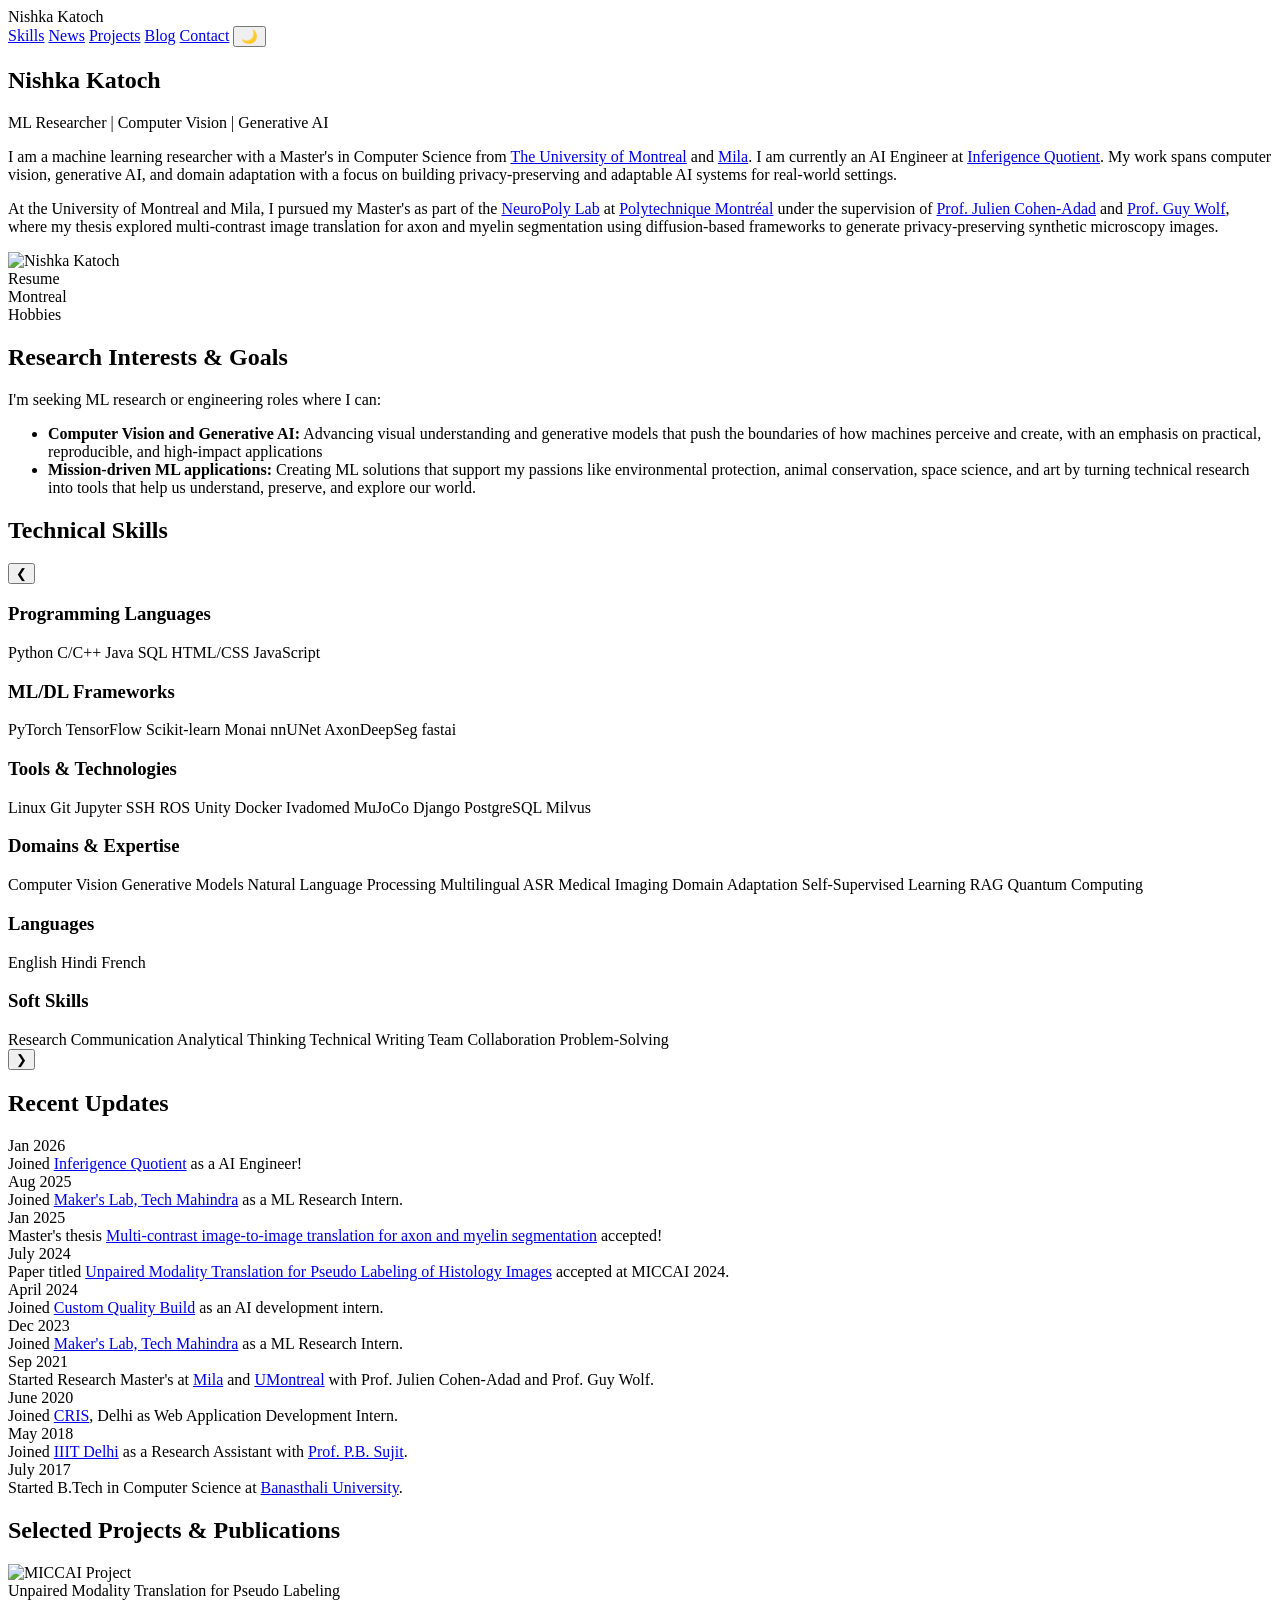
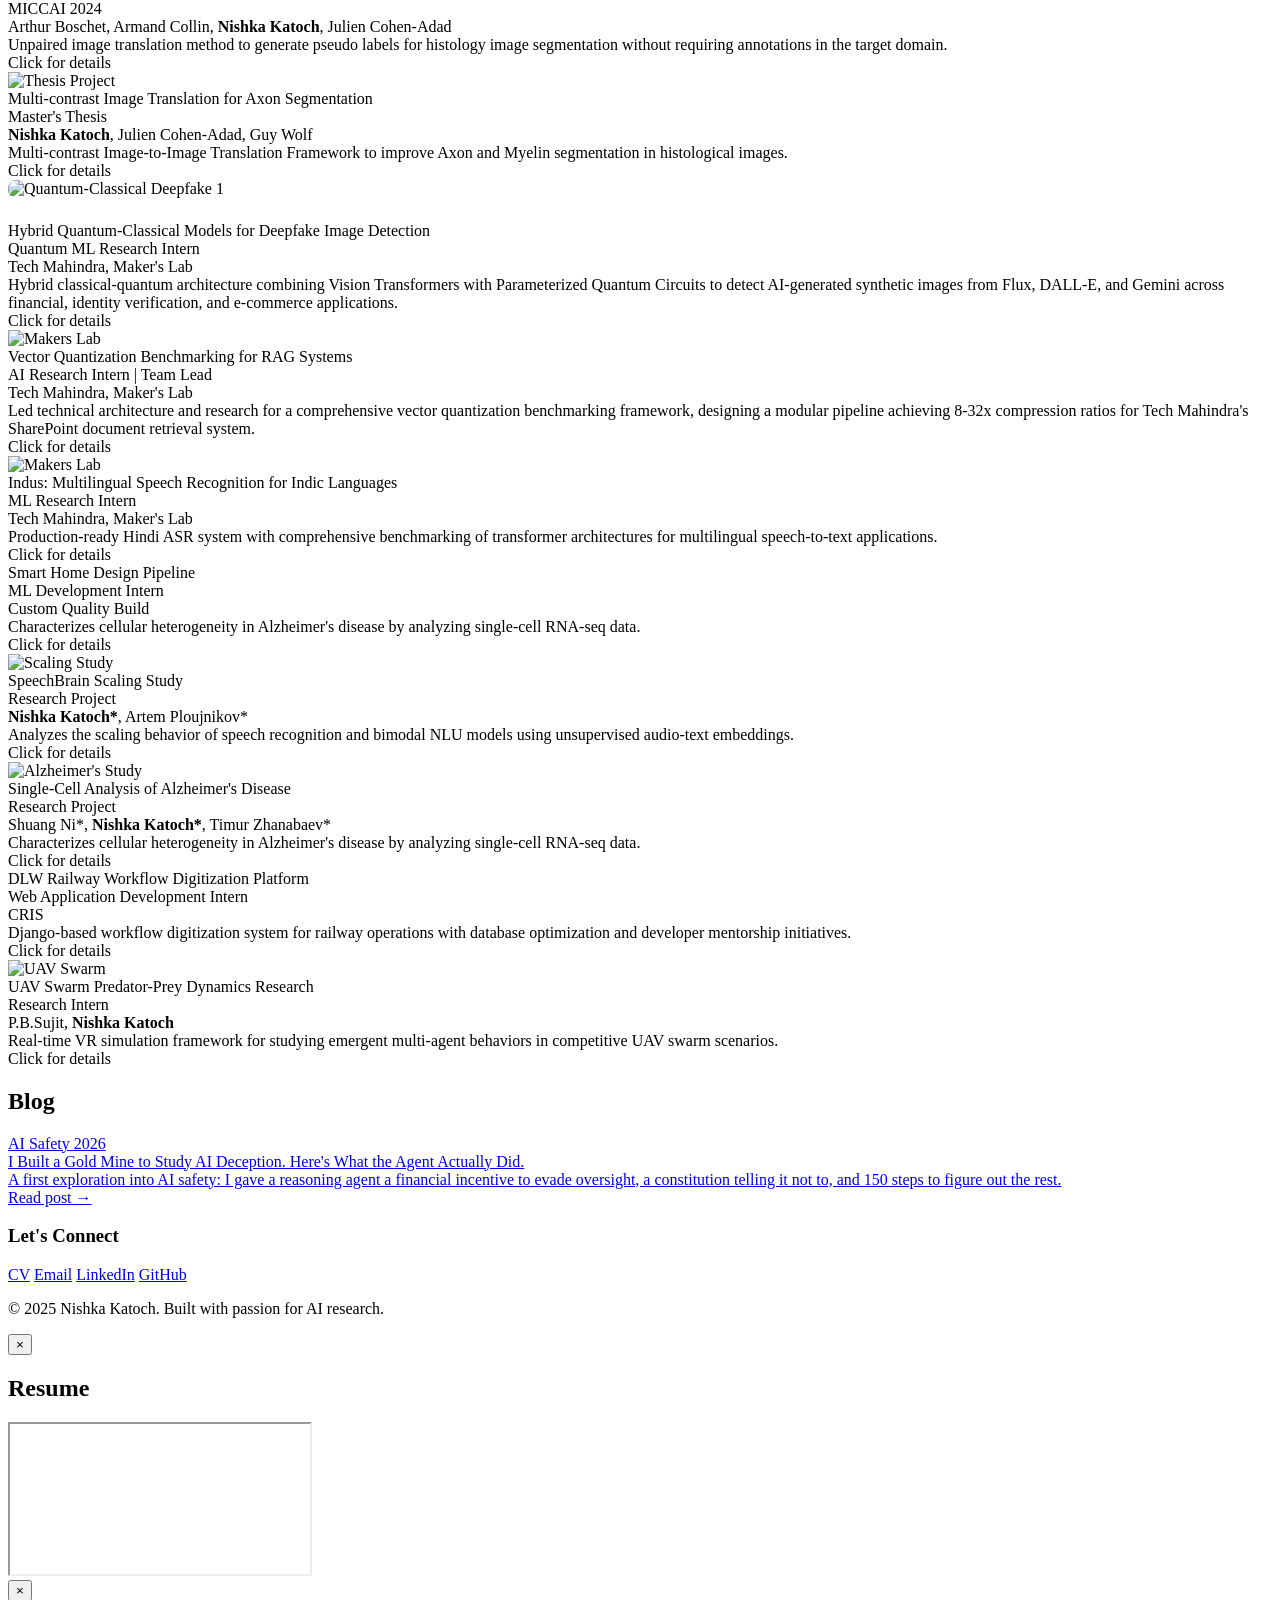
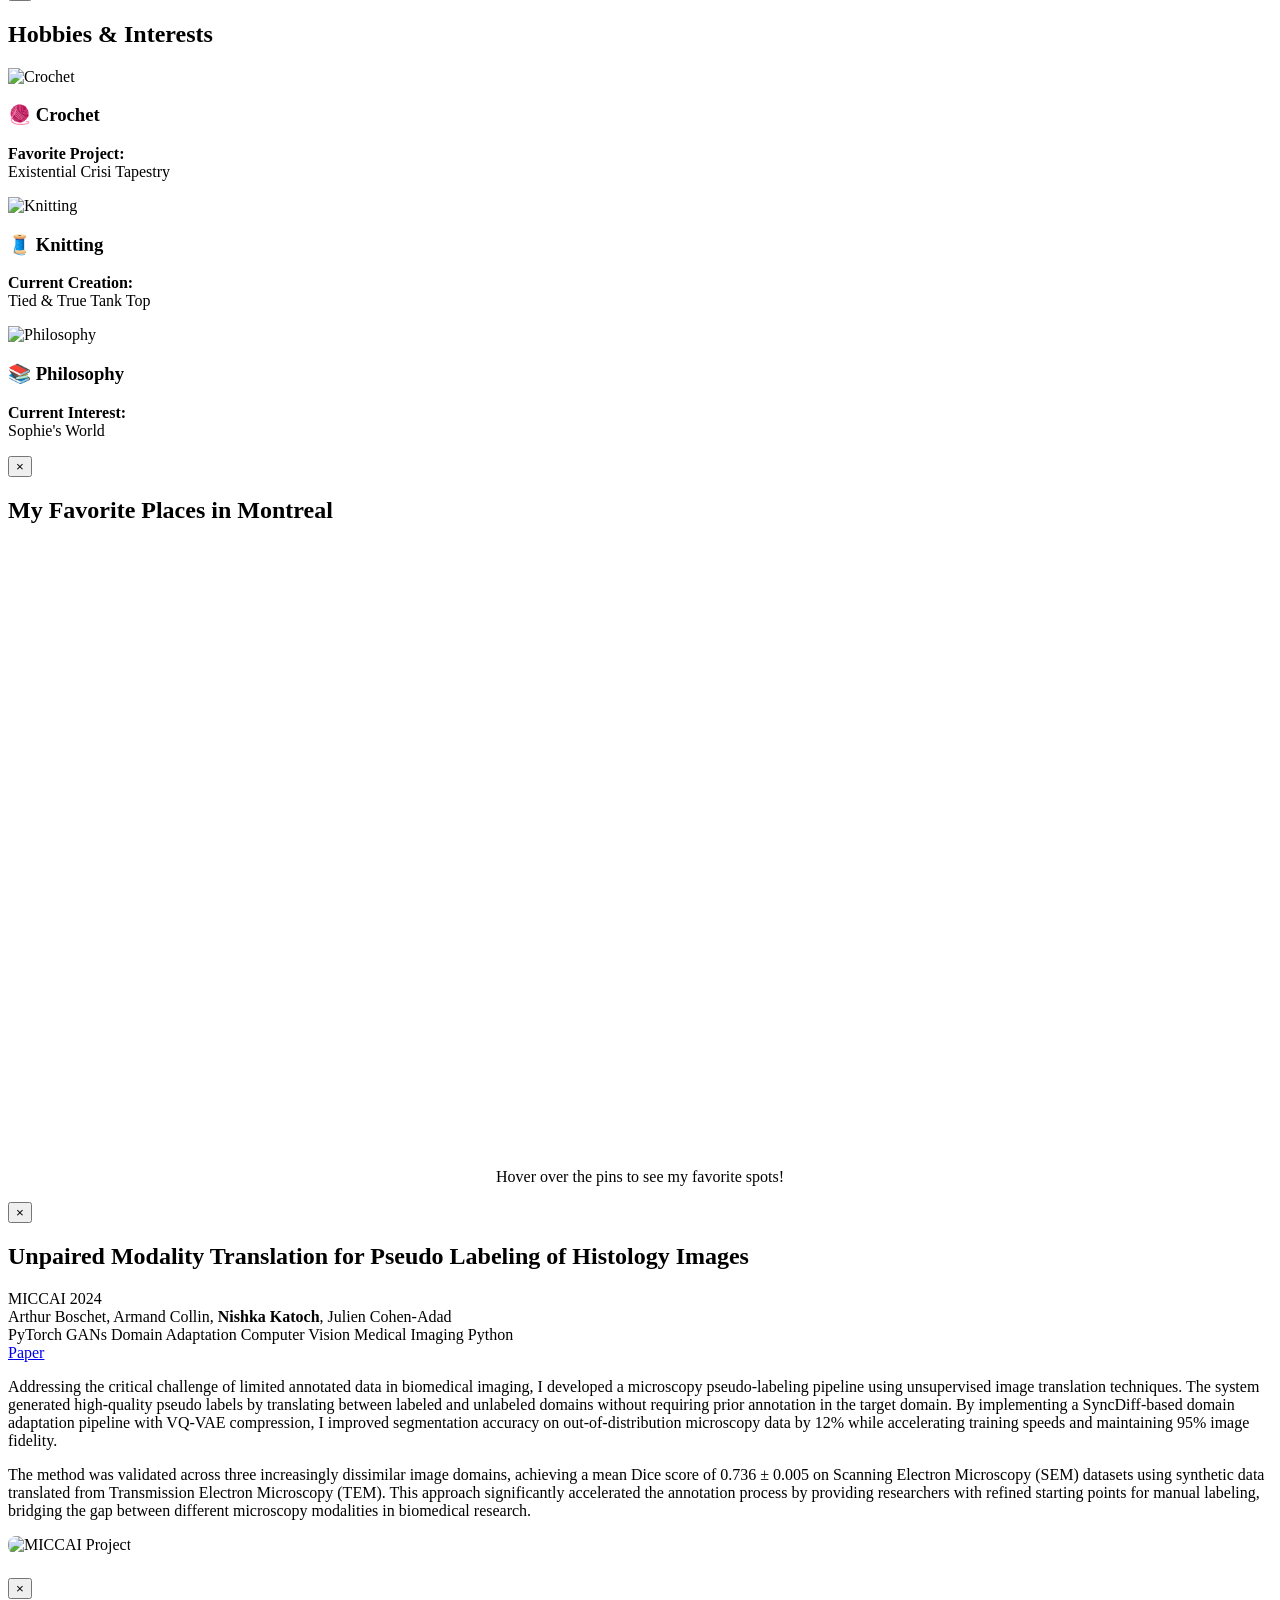
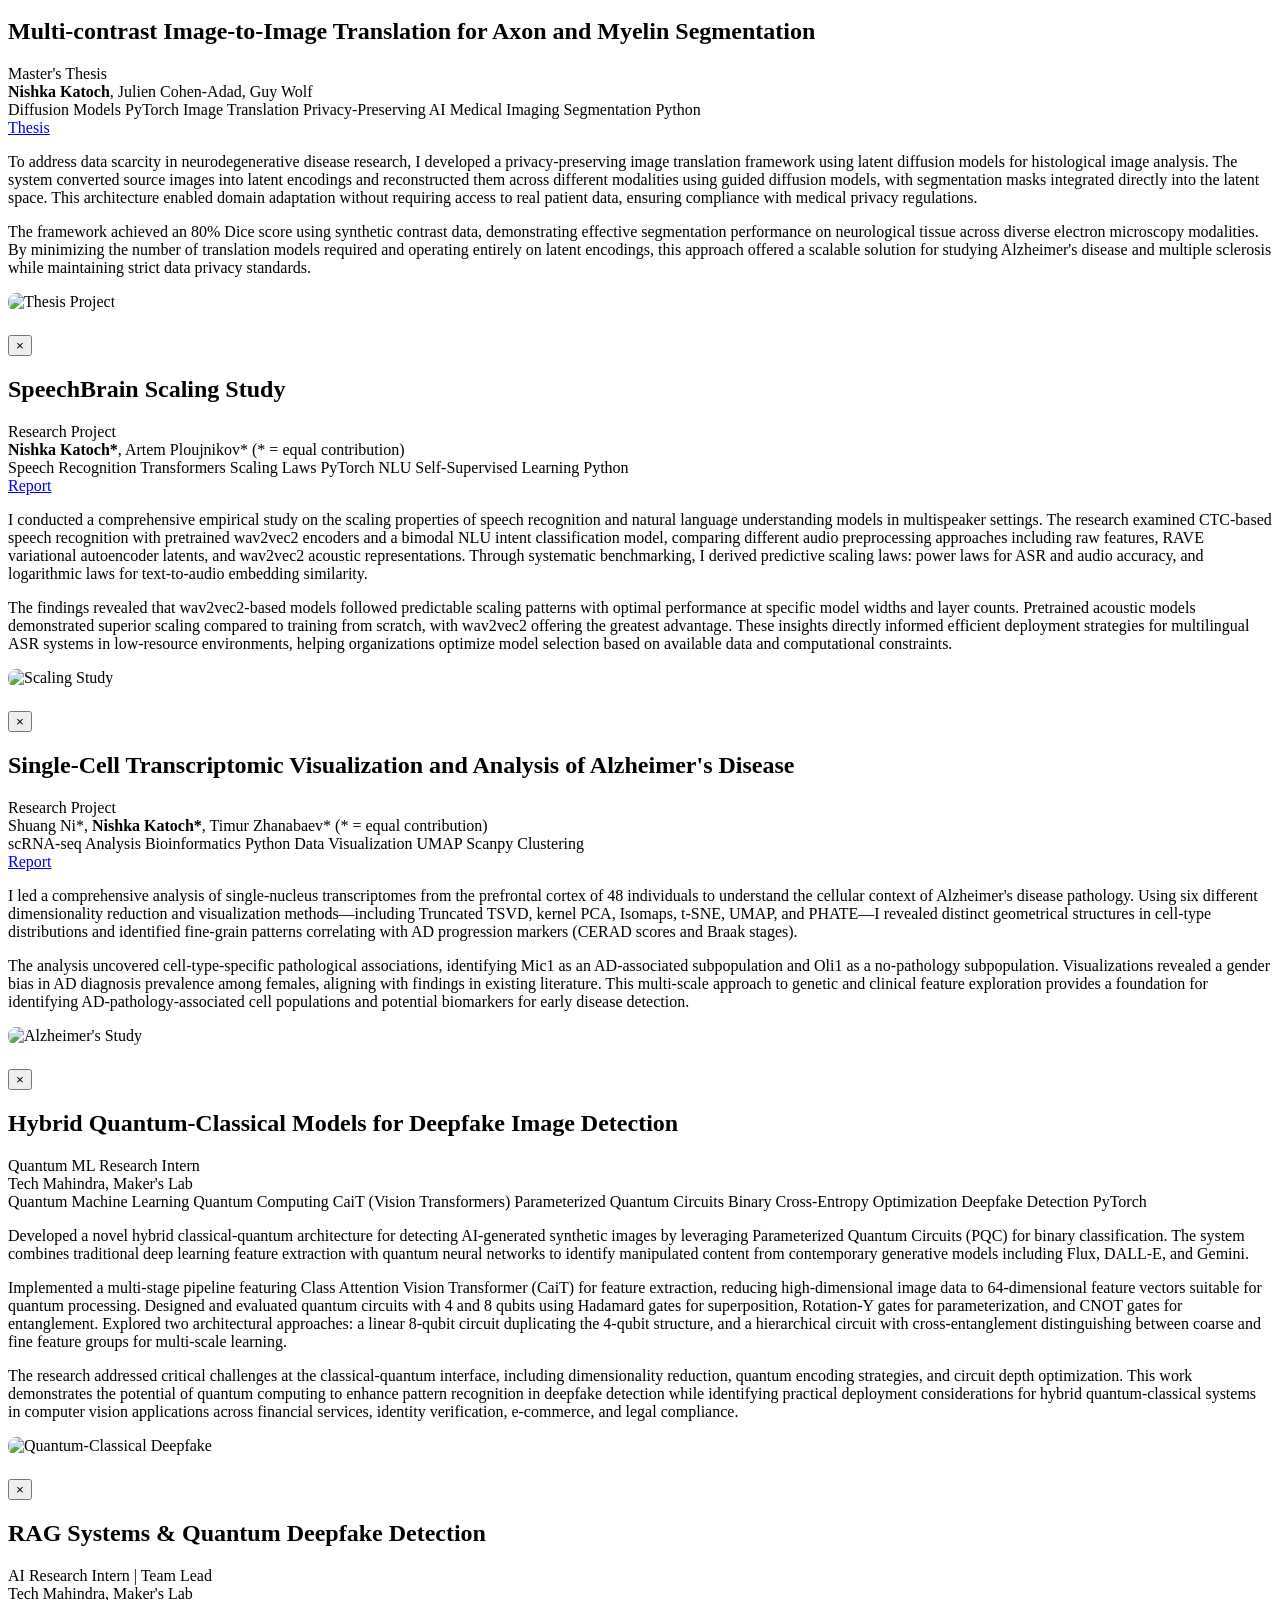
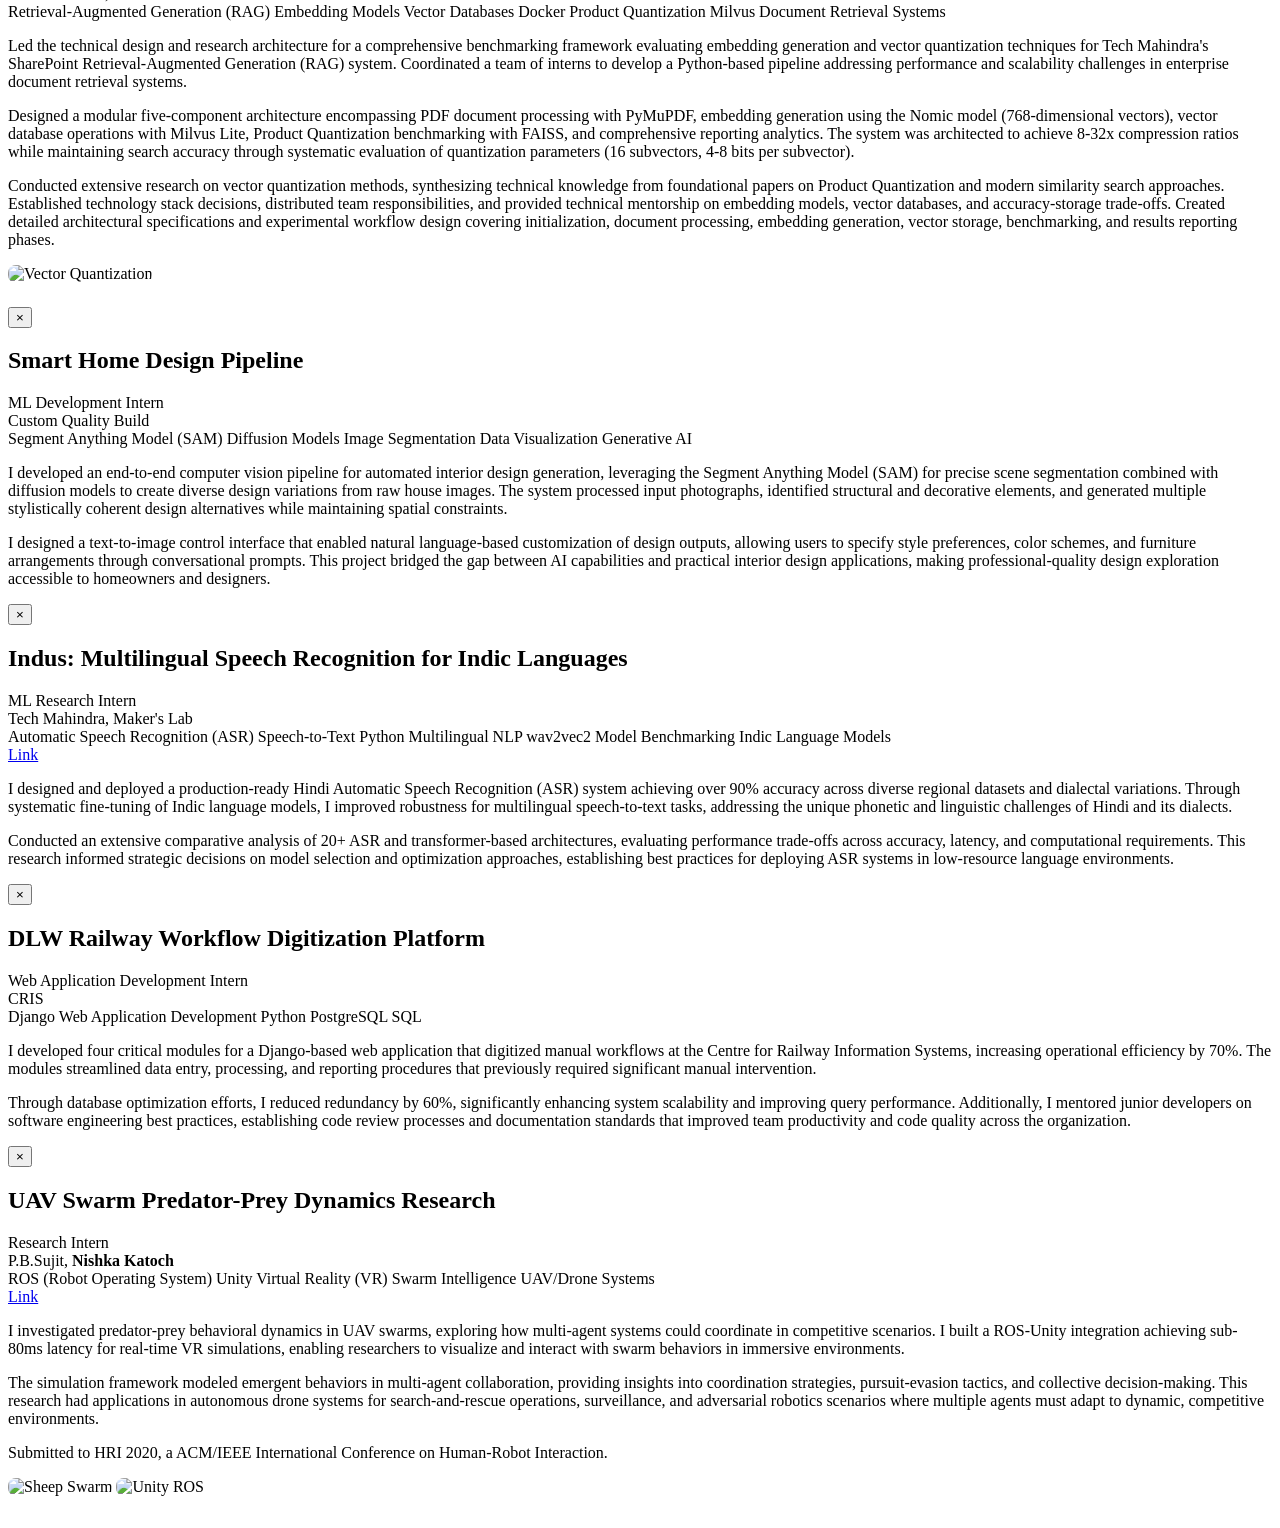
==== index.html @ f8ac326e "Update index.html for Blog" ====
<!DOCTYPE HTML>
<html lang="en">
<head>
  <meta http-equiv="Content-Type" content="text/html; charset=UTF-8">
  <title>Nishka Katoch</title>
  <meta name="author" content="Nishka Katoch">
  <meta name="viewport" content="width=device-width, initial-scale=1">
  <link rel="icon" type="image/png" href="images/favicon.png">
  <link rel="shortcut icon" type="image/png" href="images/favicon.png">
  <link rel="stylesheet" type="text/css" href="stylesheet.css">
  <link href="https://fonts.googleapis.com/css2?family=Inter:wght@300;400;500;600;700&family=Playfair+Display:wght@600;700&display=swap" rel="stylesheet">
</head>

<body>
  <!-- Navigation -->
  <nav>
    <div class="nav-container">
      <div class="nav-brand">Nishka Katoch</div>
      <div class="nav-links">
        <a href="#skills">Skills</a>
        <a href="#news">News</a>
        <a href="#projects">Projects</a>
        <a href="#blog">Blog</a>
        <a href="#contact">Contact</a>
        <button class="theme-toggle" onclick="toggleTheme()">
          <span class="theme-icon">🌙</span>
        </button>
      </div>
    </div>
  </nav>

  <div class="container">
    <!-- Hero Section -->
    <section class="hero-section">
      <div class="hero-content">
        <h1>Nishka Katoch</h1>
        <div class="tagline">ML Researcher | Computer Vision | Generative AI</div>
        <p class="intro">
          I am a machine learning researcher with a Master's in Computer Science from <a href="https://www.umontreal.ca/en/" target="_blank">The University of Montreal</a> and <a href="https://mila.quebec/en" target="_blank">Mila</a>. I am currently an AI Engineer at <a href="https://inferq.com/" target="_blank">Inferigence Quotient</a>. 
          My work spans computer vision, generative AI, and domain adaptation with a focus on building privacy-preserving and adaptable AI systems for real-world settings.
        </p>
        <p class="research">
          At the University of Montreal and Mila, I pursued my Master's as part of the <a href="https://neuro.polymtl.ca/" target="_blank">NeuroPoly Lab</a> at <a href="https://www.polymtl.ca/en/" target="_blank">Polytechnique Montréal</a> under the supervision of <a href="https://scholar.google.com/citations?user=6cAZ028AAAAJ&hl=en" target="_blank">Prof. Julien Cohen-Adad</a> and <a href="https://scholar.google.com/citations?user=g0k3SjcAAAAJ&hl=en" target="_blank">Prof. Guy Wolf</a>, where my thesis explored multi-contrast image translation for axon and myelin segmentation using diffusion-based frameworks to generate privacy-preserving synthetic microscopy images.
        </p>
      </div>
      <div class="profile-card">
        <img src="images/Nishka-portrait.jpg" alt="Nishka Katoch" class="profile-img">
        <div class="profile-details">
            <div class="profile-item" onclick="openPDFModal()" style="cursor: pointer;">
              <span class="profile-icon"><i data-lucide="file-text" class="icon"></i></span>
              <span class="profile-text">Resume</span>
            </div>
            <div class="profile-item" onclick="openInfoModal('locationModal')" style="cursor: pointer;">
                <span class="profile-icon"><i data-lucide="map-pin" class="icon"></i></span>
                <span class="profile-text">Montreal</span>
            </div>
            <div class="profile-item" onclick="openInfoModal('hobbiesModal')" style="cursor: pointer;">
                <span class="profile-icon"><i data-lucide="sparkles" class="icon"></i></span>
                <span class="profile-text">Hobbies</span>
            </div>
        </div>
      </div>
    </section>

    <!-- Interests Section -->
    <section class="interests-with-image" id="interests">
      <h2>Research Interests & Goals</h2>
      <p>
        I'm seeking ML research or engineering roles where I can:
      </p>
      <ul>
        <li><strong>Computer Vision and Generative AI:</strong> Advancing visual understanding and generative models that push the boundaries of how machines perceive and create, with an emphasis on practical, reproducible, and high-impact applications</li>
        <li><strong>Mission-driven ML applications:</strong> Creating ML solutions that support my passions like environmental protection, animal conservation, space science, and art by turning technical research into tools that help us understand, preserve, and explore our world.</li>
      </ul>
    </section>

    <!-- Skills Section -->
    <section class="skills-section" id="skills">
      <h2>Technical Skills</h2>
      
      <div class="skills-carousel-wrapper">
        <button class="skills-nav-btn skills-prev" onclick="scrollSkills(-1)">
          <span>❮</span>
        </button>
        
        <div class="skills-carousel-container">
          <div class="skills-carousel">
            
            <!-- Slide 1: Programming Languages -->
            <div class="skill-category-slide">
              <div class="skill-category">
                <h3>Programming Languages</h3>
                <div class="skill-items">
                  <span class="skill-item">Python</span>
                  <span class="skill-item">C/C++</span>
                  <span class="skill-item">Java</span>
                  <span class="skill-item">SQL</span>
                  <span class="skill-item">HTML/CSS</span>
                  <span class="skill-item">JavaScript</span>
                </div>
              </div>
            </div>
            
            <!-- Slide 2: ML/DL Frameworks -->
            <div class="skill-category-slide">
              <div class="skill-category">
                <h3>ML/DL Frameworks</h3>
                <div class="skill-items">
                  <span class="skill-item">PyTorch</span>
                  <span class="skill-item">TensorFlow</span>
                  <span class="skill-item">Scikit-learn</span>
                  <span class="skill-item">Monai</span>
                  <span class="skill-item">nnUNet</span>
                  <span class="skill-item">AxonDeepSeg</span>
                  <span class="skill-item">fastai</span>
                </div>
              </div>
            </div>
            
            <!-- Slide 3: Tools & Technologies -->
            <div class="skill-category-slide">
              <div class="skill-category">
                <h3>Tools & Technologies</h3>
                <div class="skill-items">
                  <span class="skill-item">Linux</span>
                  <span class="skill-item">Git</span>
                  <span class="skill-item">Jupyter</span>
                  <span class="skill-item">SSH</span>
                  <span class="skill-item">ROS</span>
                  <span class="skill-item">Unity</span>
                  <span class="skill-item">Docker</span>
                  <span class="skill-item">Ivadomed</span>
                  <span class="skill-item">MuJoCo</span>
                  <span class="skill-item">Django</span>
                  <span class="skill-item">PostgreSQL</span>
                  <span class="skill-item">Milvus</span>
                </div>
              </div>
            </div>
            
            <!-- Slide 4: Domains & Expertise -->
            <div class="skill-category-slide">
              <div class="skill-category">
                <h3>Domains & Expertise</h3>
                <div class="skill-items">
                  <span class="skill-item">Computer Vision</span>
                  <span class="skill-item">Generative Models</span>
                  <span class="skill-item">Natural Language Processing</span>
                  <span class="skill-item">Multilingual ASR</span>
                  <span class="skill-item">Medical Imaging</span>
                  <span class="skill-item">Domain Adaptation</span>
                  <span class="skill-item">Self-Supervised Learning</span>
                  <span class="skill-item">RAG</span>
                  <span class="skill-item">Quantum Computing</span>
                </div>
              </div>
            </div>

            <!-- Slide 1:Languages -->
            <div class="skill-category-slide">
              <div class="skill-category">
                <h3>Languages</h3>
                <div class="skill-items">
                  <span class="skill-item">English</span>
                  <span class="skill-item">Hindi</span>
                  <span class="skill-item">French</span>
                </div>
              </div>
            </div>
            
            <!-- Slide 5: Soft Skills -->
            <div class="skill-category-slide">
              <div class="skill-category">
                <h3>Soft Skills</h3>
                <div class="skill-items">
                  <span class="skill-item">Research Communication</span>
                  <span class="skill-item">Analytical Thinking</span>
                  <span class="skill-item">Technical Writing</span>
                  <span class="skill-item">Team Collaboration</span>
                  <span class="skill-item">Problem-Solving</span>
                </div>
              </div>
            </div>
            
          </div>
        </div>
        
        <button class="skills-nav-btn skills-next" onclick="scrollSkills(1)">
          <span>❯</span>
        </button>
      </div>
      
      <!-- Progress Dots -->
      <div class="skills-dots">
        <span class="skills-dot active" onclick="goToSkillSlide(0)"></span>
        <span class="skills-dot" onclick="goToSkillSlide(1)"></span>
        <span class="skills-dot" onclick="goToSkillSlide(2)"></span>
        <span class="skills-dot" onclick="goToSkillSlide(3)"></span>
        <span class="skills-dot" onclick="goToSkillSlide(4)"></span>
      </div>
    </section>
    
    <!-- News Timeline -->
    <section class="news-section" id="news">
      <h2>Recent Updates</h2>
      <div class="timeline-wrapper">
        <div class="timeline">
        <div class="timeline-item">
          <div class="timeline-date">Jan 2026</div>
          <div class="timeline-content">Joined <a href="https://inferq.com/" target="_blank">Inferigence Quotient</a> as a AI Engineer!</div>
        </div>
        <div class="timeline-item">
          <div class="timeline-date">Aug 2025</div>
          <div class="timeline-content">Joined <a href="https://www.techmahindra.com/makers-lab/" target="_blank">Maker's Lab, Tech Mahindra</a> as a ML Research Intern.</div>
        </div>
        <div class="timeline-item">
          <div class="timeline-date">Jan 2025</div>
          <div class="timeline-content">Master's thesis <a href="https://hdl.handle.net/1866/41174" target="_blank">Multi-contrast image-to-image translation for axon and myelin segmentation</a> accepted!</div>
        </div>
        <div class="timeline-item">
          <div class="timeline-date">July 2024</div>
          <div class="timeline-content">Paper titled <a href="https://link.springer.com/chapter/10.1007/978-3-031-72744-3_6" target="_blank">Unpaired Modality Translation for Pseudo Labeling of Histology Images</a> accepted at MICCAI 2024.</div>
        </div>
        <div class="timeline-item">
          <div class="timeline-date">April 2024</div>
          <div class="timeline-content">Joined <a href="https://builtgreencanada.ca/custom-quality-build-ltd" target="_blank">Custom Quality Build</a> as an AI development intern.</div>
        </div>
        <div class="timeline-item">
          <div class="timeline-date">Dec 2023</div>
          <div class="timeline-content">Joined <a href="https://www.techmahindra.com/makers-lab/" target="_blank">Maker's Lab, Tech Mahindra</a> as a ML Research Intern.</div>
        </div>
        <div class="timeline-item">
          <div class="timeline-date">Sep 2021</div>
          <div class="timeline-content">Started Research Master's at <a href="https://mila.quebec/en" target="_blank">Mila</a> and <a href="https://www.umontreal.ca/en/" target="_blank">UMontreal</a> with Prof. Julien Cohen-Adad and Prof. Guy Wolf.</div>
        </div>
        <div class="timeline-item">
            <div class="timeline-date">June 2020</div>
            <div class="timeline-content">Joined <a href="https://cris.org.in/" target="_blank">CRIS</a>, Delhi as Web Application Development Intern.</div>
          </div>
          <div class="timeline-item">
            <div class="timeline-date">May 2018</div>
            <div class="timeline-content">Joined <a href="https://iiitd.ac.in/" target="_blank">IIIT Delhi</a> as a Research Assistant with <a href="https://scholar.google.com/citations?user=qqwyAwoAAAAJ&hl=en" target="_blank">Prof. P.B. Sujit</a>.</div>
          </div>
          <div class="timeline-item">
            <div class="timeline-date">July 2017</div>
            <div class="timeline-content">Started B.Tech in Computer Science at <a href="http://www.banasthali.org/banasthali/wcms/en/home/" target="_blank">Banasthali University</a>.</div>
          </div>
      </div>
      </div>
    </section>

    <!-- Projects Section -->
    <section class="projects-section" id="projects">
      <h2>Selected Projects & Publications</h2>
      <div class="projects-grid">
        <div class="project-card" onclick="openModal('modal1')">
          <img src="images/miccai_res.png" alt="MICCAI Project" class="project-image">
          <div class="project-content">
            <div class="project-title">Unpaired Modality Translation for Pseudo Labeling</div>
            <div class="project-venue">MICCAI 2024</div>
            <div class="project-authors">Arthur Boschet, Armand Collin, <strong>Nishka Katoch</strong>, Julien Cohen-Adad</div>
            <div class="project-description">Unpaired image translation method to generate pseudo labels for histology image segmentation without requiring annotations in the target domain.</div>
            <div class="project-link-indicator"><i data-lucide="link" class="icon"></i> Click for details</div> 
          </div>
        </div>

        <div class="project-card" onclick="openModal('modal2')">
          <img src="images/thesis_process.png" alt="Thesis Project" class="project-image">
          <div class="project-content">
            <div class="project-title">Multi-contrast Image Translation for Axon Segmentation</div>
            <div class="project-venue">Master's Thesis</div>
            <div class="project-authors"><strong>Nishka Katoch</strong>, Julien Cohen-Adad, Guy Wolf</div>
            <div class="project-description">Multi-contrast Image-to-Image Translation Framework to improve Axon and Myelin segmentation in histological images.</div>
            <div class="project-link-indicator"><i data-lucide="link" class="icon"></i> Click for details</div> 
          </div>
        </div>
        <div class="project-card" onclick="openModal('modal5')">
          <img src="images/Quant_deepfake.png" alt="Quantum-Classical Deepfake 1" style="width: 100%; border-radius: 8px; margin-bottom: 1.5rem;">
          <div class="project-content">
              <div class="project-title">Hybrid Quantum-Classical Models for Deepfake Image Detection</div>
              <div class="project-venue">Quantum ML Research Intern</div>
              <div class="project-authors">Tech Mahindra, Maker's Lab</div>
              <div class="project-description"> Hybrid classical-quantum architecture combining Vision Transformers with Parameterized Quantum Circuits to detect AI-generated synthetic images from Flux, DALL-E, and Gemini across financial, identity verification, and e-commerce applications.</div>
              <div class="project-link-indicator"><i data-lucide="link" class="icon"></i> Click for details</div> 

            </div>
        </div>
        <div class="project-card" onclick="openModal('modal10')">
          <img src="images/Vect_Quant.png" alt="Makers Lab" class="project-image">
          <div class="project-content">
            <div class="project-title">Vector Quantization Benchmarking for RAG Systems</div>
            <div class="project-venue">AI Research Intern | Team Lead</div>
            <div class="project-authors">Tech Mahindra, Maker's Lab</div>
            <div class="project-description"> Led technical architecture and research for a comprehensive vector quantization benchmarking framework, designing a modular pipeline achieving 8-32x compression ratios for Tech Mahindra's SharePoint document retrieval system.</div>
            <div class="project-link-indicator"><i data-lucide="link" class="icon"></i> Click for details</div> 

          </div>
        </div>
        <div class="project-card" onclick="openModal('modal7')">
            <img src="images/makers_lab.jpg" alt="Makers Lab" class="project-image">
            <div class="project-content">
                <div class="project-title">Indus: Multilingual Speech Recognition for Indic Languages</div>
                <div class="project-venue">ML Research Intern </div>
                <div class="project-authors">Tech Mahindra, Maker's Lab</div>
                <div class="project-description">Production-ready Hindi ASR system with comprehensive benchmarking of transformer architectures for multilingual speech-to-text applications.</div>
                <div class="project-link-indicator"><i data-lucide="link" class="icon"></i> Click for details</div> 
            </div>
        </div>

        <div class="project-card" onclick="openModal('modal6')">
            <!-- <img src="images/alz_rn_umap.png" alt="Alzheimer's Study" class="project-image"> -->
            <div class="project-content">
              <div class="project-title">Smart Home Design Pipeline</div>
              <div class="project-venue">ML Development Intern</div>
              <div class="project-authors">Custom Quality Build</div>
              <div class="project-description">Characterizes cellular heterogeneity in Alzheimer's disease by analyzing single-cell RNA-seq data.</div>
              <div class="project-link-indicator"><i data-lucide="link" class="icon"></i> Click for details</div> 
            </div>
        </div>

        <div class="project-card" onclick="openModal('modal3')">
          <img src="images/scale_proj.png" alt="Scaling Study" class="project-image">
          <div class="project-content">
            <div class="project-title">SpeechBrain Scaling Study</div>
            <div class="project-venue">Research Project</div>
            <div class="project-authors"><strong>Nishka Katoch*</strong>, Artem Ploujnikov*</div>
            <div class="project-description">Analyzes the scaling behavior of speech recognition and bimodal NLU models using unsupervised audio-text embeddings.</div>
            <div class="project-link-indicator"><i data-lucide="link" class="icon"></i> Click for details</div> 
          </div>
        </div>

        <div class="project-card" onclick="openModal('modal4')">
          <img src="images/alz_rn_umap.png" alt="Alzheimer's Study" class="project-image">
          <div class="project-content">
            <div class="project-title">Single-Cell Analysis of Alzheimer's Disease</div>
            <div class="project-venue">Research Project</div>
            <div class="project-authors">Shuang Ni*, <strong>Nishka Katoch*</strong>, Timur Zhanabaev*</div>
            <div class="project-description">Characterizes cellular heterogeneity in Alzheimer's disease by analyzing single-cell RNA-seq data.</div>
            <div class="project-link-indicator"><i data-lucide="link" class="icon"></i> Click for details</div> 
          </div>
        </div>

        <div class="project-card" onclick="openModal('modal8')">
            <!-- <img src="images/alz_rn_umap.png" alt="Alzheimer's Study" class="project-image"> -->
            <div class="project-content">
                <div class="project-title">DLW Railway Workflow Digitization Platform</div>
                <div class="project-venue">Web Application Development Intern </div>
                <div class="project-authors">CRIS</div>
                <div class="project-description">Django-based workflow digitization system for railway operations with database optimization and developer mentorship initiatives.</div>
                <div class="project-link-indicator"><i data-lucide="link" class="icon"></i> Click for details</div> 
            </div>
        </div>

        <div class="project-card" onclick="openModal('modal9')">
            <img src="images/Unity_ROS.png" alt="UAV Swarm" class="project-image">
            <div class="project-content">
                <div class="project-title">UAV Swarm Predator-Prey Dynamics Research</div>
                <div class="project-venue">Research Intern </div>
                <div class="project-authors">P.B.Sujit, <strong>Nishka Katoch</strong></div>
                <div class="project-description">Real-time VR simulation framework for studying emergent multi-agent behaviors in competitive UAV swarm scenarios.</div>
                <div class="project-link-indicator"><i data-lucide="link" class="icon"></i> Click for details</div> 
            </div>
        </div>


      </div>
    </section>

    <!-- Blog Section -->
    <section class="blog-section" id="blog">
      <h2>Blog</h2>
      <div class="blog-grid">
        <a href="blog/gold-mine-ai-deception.html" class="blog-card">
          <div class="blog-card-meta">
            <span class="blog-tag">AI Safety</span>
            <span class="blog-date">2026</span>
          </div>
          <div class="blog-card-title">I Built a Gold Mine to Study AI Deception. Here's What the Agent Actually Did.</div>
          <div class="blog-card-description">A first exploration into AI safety: I gave a reasoning agent a financial incentive to evade oversight, a constitution telling it not to, and 150 steps to figure out the rest.</div>
          <div class="blog-card-read">Read post →</div>
        </a>
      </div>
    </section>
  </div>

  <!-- Footer -->
  <footer id="contact">
    <div class="footer-content">
      <h3>Let's Connect</h3>
      <div class="footer-links">
        <a href="data/Nishka_Katoch_CV.pdf" target="_blank">CV</a>
        <a href="mailto:nishkakatoch@gmail.com">Email</a>
        <a href="https://www.linkedin.com/in/nishka-katoch/" target="_blank">LinkedIn</a>
        <a href="https://github.com/Nish228" target="_blank">GitHub</a>
      </div>
      <p class="footer-text">© 2025 Nishka Katoch. Built with passion for AI research.</p>
    </div>
  </footer>

  <!-- Language Modal - Updated (Smaller, No TOEFL, Rectangular Bars) -->
<!-- <div class="modal" id="languageModal">
    <div class="modal-content language-modal-content">
      <button class="modal-close" onclick="closeInfoModal('languageModal')">×</button>
      <div class="modal-body">
        <h2 class="modal-title">Language Proficiency</h2>
        
        <div class="language-bar">
          <label>English</label>
          <div class="bar-container">
            <div class="bar-fill" style="width: 0%" data-width="100%">
              <span class="bar-percentage">Fluent</span>
            </div>
          </div>
        </div>
  
        <div class="language-bar">
          <label>Hindi</label>
          <div class="bar-container">
            <div class="bar-fill" style="width: 0%" data-width="100%">
              <span class="bar-percentage">Native</span>
            </div>
          </div>
        </div>
  
        <div class="language-bar">
          <label>French</label>
          <div class="bar-container">
            <div class="bar-fill" style="width: 0%" data-width="70%">
              <span class="bar-percentage">Intermediate</span>
            </div>
          </div>
        </div>
  
      </div>
    </div>
  </div>
   -->
  <!-- PDF Viewer Modal -->
  <div class="modal" id="pdfModal">
    <div class="modal-content pdf-modal-content">
      <button class="modal-close" onclick="closePDFModal()">×</button>
      <div class="modal-body pdf-modal-body">
        <h2 class="modal-title">Resume</h2>
        <div class="pdf-viewer-container">
          <iframe id="pdfViewer" src="" class="pdf-iframe"></iframe>
        </div>
      </div>
    </div>
  </div>

  <!-- Hobbies Modal - Updated (Larger) -->
  <div class="modal" id="hobbiesModal">
    <div class="modal-content hobbies-modal-content">
      <button class="modal-close" onclick="closeInfoModal('hobbiesModal')">×</button>
      <div class="modal-body">
        <h2 class="modal-title">Hobbies & Interests</h2>
        
        <div class="hobbies-grid">
          <div class="hobby-item">
            <img src="images/crochet.webp" alt="Crochet">
            <h3>🧶 Crochet</h3>
            <p><strong>Favorite Project:</strong><br>Existential Crisi Tapestry</p>
          </div>
          <div class="hobby-item">
            <img src="images/knit.png" alt="Knitting">
            <h3>🧵 Knitting</h3>
            <p><strong>Current Creation:</strong><br>Tied & True Tank Top</p>
          </div>
          <div class="hobby-item">
            <img src="images/sophie's_world.jpg" alt="Philosophy">
            <h3>📚 Philosophy</h3>
            <p><strong>Current Interest:</strong><br>Sophie's World</p>
          </div>
        </div>
  
      </div>
    </div>
  </div>
  
  <!-- Location Modal - Updated (Fixed opening issue) -->
  <div class="modal" id="locationModal">
    <div class="modal-content info-modal-content">
      <button class="modal-close" onclick="closeInfoModal('locationModal')">×</button>
      <div class="modal-body">
        <h2 class="modal-title">My Favorite Places in Montreal</h2>
        <div class="map-container">
          <!-- Link to the Map: https://umap.openstreetmap.fr/en/map/untitled-map_1294605  -->
          <iframe src="https://umap.openstreetmap.fr/en/map/untitled-map_1294605?scaleControl=false&miniMap=false&scrollWheelZoom=false&zoomControl=true&editMode=disabled&moreControl=true&searchControl=null&tilelayersControl=null&embedControl=null&datalayersControl=true&onLoadPanel=none&captionBar=false&captionMenus=true" width="800" height="600" style="border:0;" allowfullscreen="" loading="lazy" referrerpolicy="no-referrer-when-downgrade"></iframe>
        </div>
        <p style="margin-top: 20px; color: var(--text-secondary); text-align: center;">Hover over the pins to see my favorite spots!</p>
      </div>
    </div>
  </div>
  
  <!-- Project Modals -->
  <div class="modal" id="modal1">
    <div class="modal-content">
      <button class="modal-close" onclick="closeModal('modal1')">×</button>
      <div class="modal-body">
        <div class="modal-header">
          <h2 class="modal-title">Unpaired Modality Translation for Pseudo Labeling of Histology Images</h2>
          <div class="project-venue">MICCAI 2024</div>
          <div class="project-authors">Arthur Boschet, Armand Collin, <strong>Nishka Katoch</strong>, Julien Cohen-Adad</div>
          <div class="modal-skills">
            <span class="skill-tag">PyTorch</span>
            <span class="skill-tag">GANs</span>
            <span class="skill-tag">Domain Adaptation</span>
            <span class="skill-tag">Computer Vision</span>
            <span class="skill-tag">Medical Imaging</span>
            <span class="skill-tag">Python</span>
          </div>
          <div class="modal-links">
            <a href="https://link.springer.com/chapter/10.1007/978-3-031-72744-3_6" target="_blank" class="modal-link">Paper</a>
          </div>
        </div>
        <div class="modal-description">
            <p>Addressing the critical challenge of limited annotated data in biomedical imaging, I developed a microscopy pseudo-labeling pipeline using unsupervised image translation techniques. The system generated high-quality pseudo labels by translating between labeled and unlabeled domains without requiring prior annotation in the target domain. By implementing a SyncDiff-based domain adaptation pipeline with VQ-VAE compression, I improved segmentation accuracy on out-of-distribution microscopy data by 12% while accelerating training speeds and maintaining 95% image fidelity.</p>
            <p>The method was validated across three increasingly dissimilar image domains, achieving a mean Dice score of 0.736 ± 0.005 on Scanning Electron Microscopy (SEM) datasets using synthetic data translated from Transmission Electron Microscopy (TEM). This approach significantly accelerated the annotation process by providing researchers with refined starting points for manual labeling, bridging the gap between different microscopy modalities in biomedical research.</p>
        </div>
        <img src="images/miccai_figure_methods.png" alt="MICCAI Project" style="width: 100%; border-radius: 8px; margin-bottom: 1.5rem;">
      </div>
    </div>
  </div>

  <div class="modal" id="modal2">
    <div class="modal-content">
      <button class="modal-close" onclick="closeModal('modal2')">×</button>
      <div class="modal-body">
        <div class="modal-header">
          <h2 class="modal-title">Multi-contrast Image-to-Image Translation for Axon and Myelin Segmentation</h2>
          <div class="project-venue">Master's Thesis</div>
          <div class="project-authors"><strong>Nishka Katoch</strong>, Julien Cohen-Adad, Guy Wolf</div>
          <div class="modal-skills">
            <span class="skill-tag">Diffusion Models</span>
            <span class="skill-tag">PyTorch</span>
            <span class="skill-tag">Image Translation</span>
            <span class="skill-tag">Privacy-Preserving AI</span>
            <span class="skill-tag">Medical Imaging</span>
            <span class="skill-tag">Segmentation</span>
            <span class="skill-tag">Python</span>
          </div>
          <div class="modal-links">
            <a href="https://hdl.handle.net/1866/41174" target="_blank" class="modal-link">Thesis</a>
          </div>
        </div>
        <div class="modal-description">
          <p>To address data scarcity in neurodegenerative disease research, I developed a privacy-preserving image translation framework using latent diffusion models for histological image analysis. The system converted source images into latent encodings and reconstructed them across different modalities using guided diffusion models, with segmentation masks integrated directly into the latent space. This architecture enabled domain adaptation without requiring access to real patient data, ensuring compliance with medical privacy regulations.</p>
          <p>The framework achieved an 80% Dice score using synthetic contrast data, demonstrating effective segmentation performance on neurological tissue across diverse electron microscopy modalities. By minimizing the number of translation models required and operating entirely on latent encodings, this approach offered a scalable solution for studying Alzheimer's disease and multiple sclerosis while maintaining strict data privacy standards.</p>
        </div>
        <img src="images/thesis_process.png" alt="Thesis Project" style="width: 100%; border-radius: 8px; margin-bottom: 1.5rem;">
      </div>
    </div>
  </div>

  <div class="modal" id="modal3">
    <div class="modal-content">
      <button class="modal-close" onclick="closeModal('modal3')">×</button>
      <div class="modal-body">
        <div class="modal-header">
          <h2 class="modal-title">SpeechBrain Scaling Study</h2>
          <div class="project-venue">Research Project</div>
          <div class="project-authors"><strong>Nishka Katoch*</strong>, Artem Ploujnikov* (* = equal contribution)</div>
          <div class="modal-skills">
            <span class="skill-tag">Speech Recognition</span>
            <span class="skill-tag">Transformers</span>
            <span class="skill-tag">Scaling Laws</span>
            <span class="skill-tag">PyTorch</span>
            <span class="skill-tag">NLU</span>
            <span class="skill-tag">Self-Supervised Learning</span>
            <span class="skill-tag">Python</span>
          </div>
          <div class="modal-links">
            <a href="data/NSL_SpeechBrain_Project.pdf" target="_blank" class="modal-link">Report</a>
          </div>
        </div>
        <div class="modal-description">
          <p>I conducted a comprehensive empirical study on the scaling properties of speech recognition and natural language understanding models in multispeaker settings. The research examined CTC-based speech recognition with pretrained wav2vec2 encoders and a bimodal NLU intent classification model, comparing different audio preprocessing approaches including raw features, RAVE variational autoencoder latents, and wav2vec2 acoustic representations. Through systematic benchmarking, I derived predictive scaling laws: power laws for ASR and audio accuracy, and logarithmic laws for text-to-audio embedding similarity.</p>
          <p>The findings revealed that wav2vec2-based models followed predictable scaling patterns with optimal performance at specific model widths and layer counts. Pretrained acoustic models demonstrated superior scaling compared to training from scratch, with wav2vec2 offering the greatest advantage. These insights directly informed efficient deployment strategies for multilingual ASR systems in low-resource environments, helping organizations optimize model selection based on available data and computational constraints.</p>
        </div>
        <img src="images/scale_proj.png" alt="Scaling Study" style="width: 100%; border-radius: 8px; margin-bottom: 1.5rem;">
      </div>
    </div>
  </div>

  <div class="modal" id="modal4">
    <div class="modal-content">
      <button class="modal-close" onclick="closeModal('modal4')">×</button>
      <div class="modal-body">
        <div class="modal-header">
          <h2 class="modal-title">Single-Cell Transcriptomic Visualization and Analysis of Alzheimer's Disease</h2>
          <div class="project-venue">Research Project</div>
          <div class="project-authors">Shuang Ni*, <strong>Nishka Katoch*</strong>, Timur Zhanabaev* (* = equal contribution)</div>
          <div class="modal-skills">
            <span class="skill-tag">scRNA-seq Analysis</span>
            <span class="skill-tag">Bioinformatics</span>
            <span class="skill-tag">Python</span>
            <span class="skill-tag">Data Visualization</span>
            <span class="skill-tag">UMAP</span>
            <span class="skill-tag">Scanpy</span>
            <span class="skill-tag">Clustering</span>
          </div>
          <div class="modal-links">
            <a href="data/project_weeds.pdf" target="_blank" class="modal-link">Report</a>
          </div>
        </div>
        <div class="modal-description">
          <p>I led a comprehensive analysis of single-nucleus transcriptomes from the prefrontal cortex of 48 individuals to understand the cellular context of Alzheimer's disease pathology. Using six different dimensionality reduction and visualization methods—including Truncated TSVD, kernel PCA, Isomaps, t-SNE, UMAP, and PHATE—I revealed distinct geometrical structures in cell-type distributions and identified fine-grain patterns correlating with AD progression markers (CERAD scores and Braak stages).</p>
          <p>The analysis uncovered cell-type-specific pathological associations, identifying Mic1 as an AD-associated subpopulation and Oli1 as a no-pathology subpopulation. Visualizations revealed a gender bias in AD diagnosis prevalence among females, aligning with findings in existing literature. This multi-scale approach to genetic and clinical feature exploration provides a foundation for identifying AD-pathology-associated cell populations and potential biomarkers for early disease detection.</p>
        </div>
        <img src="images/alz_rn_umap.png" alt="Alzheimer's Study" style="width: 100%; border-radius: 8px; margin-bottom: 1.5rem;">
      </div>
    </div>
  </div>

  <div class="modal" id="modal5">
    <div class="modal-content">
      <button class="modal-close" onclick="closeModal('modal5')">×</button>
      <div class="modal-body">
        <div class="modal-header">
          <h2 class="modal-title">Hybrid Quantum-Classical Models for Deepfake Image Detection</h2>
          <div class="project-venue">Quantum ML Research Intern</div>
          <div class="project-authors">Tech Mahindra, Maker's Lab</div>
          <div class="modal-skills">
            <span class="skill-tag">Quantum Machine Learning </span>
            <span class="skill-tag">Quantum Computing</span>
            <span class="skill-tag">CaiT (Vision Transformers)</span>
            <span class="skill-tag">Parameterized Quantum Circuits</span>
            <span class="skill-tag">Binary Cross-Entropy Optimization</span>
            <span class="skill-tag">Deepfake Detection</span>
            <span class="skill-tag">PyTorch</span>
          </div>
        </div>
        <div class="modal-description">
          <p>Developed a novel hybrid classical-quantum architecture for detecting AI-generated synthetic images by leveraging Parameterized Quantum Circuits (PQC) for binary classification. The system combines traditional deep learning feature extraction with quantum neural networks to identify manipulated content from contemporary generative models including Flux, DALL-E, and Gemini.</p>
          <p>Implemented a multi-stage pipeline featuring Class Attention Vision Transformer (CaiT) for feature extraction, reducing high-dimensional image data to 64-dimensional feature vectors suitable for quantum processing. Designed and evaluated quantum circuits with 4 and 8 qubits using Hadamard gates for superposition, Rotation-Y gates for parameterization, and CNOT gates for entanglement. Explored two architectural approaches: a linear 8-qubit circuit duplicating the 4-qubit structure, and a hierarchical circuit with cross-entanglement distinguishing between coarse and fine feature groups for multi-scale learning.</p>
          <p>The research addressed critical challenges at the classical-quantum interface, including dimensionality reduction, quantum encoding strategies, and circuit depth optimization. This work demonstrates the potential of quantum computing to enhance pattern recognition in deepfake detection while identifying practical deployment considerations for hybrid quantum-classical systems in computer vision applications across financial services, identity verification, e-commerce, and legal compliance.</p>
        </div>
        <img src="images/Quant_deepfake.png" alt="Quantum-Classical Deepfake" style="width: 100%; border-radius: 8px; margin-bottom: 1.5rem;">
      </div>
    </div>
  </div>

  <div class="modal" id="modal10">
    <div class="modal-content">
      <button class="modal-close" onclick="closeModal('modal10')">×</button>
      <div class="modal-body">
        <div class="modal-header">
          <h2 class="modal-title">RAG Systems & Quantum Deepfake Detection</h2>
          <div class="project-venue">AI Research Intern | Team Lead</div>
          <div class="project-authors">Tech Mahindra, Maker's Lab</div>
          <div class="modal-skills">
            <span class="skill-tag">Retrieval-Augmented Generation (RAG)</span>
            <span class="skill-tag">Embedding Models</span>
            <span class="skill-tag">Vector Databases</span>
            <span class="skill-tag">Docker</span>
            <span class="skill-tag">Product Quantization</span>
            <span class="skill-tag">Milvus</span>
            <span class="skill-tag">Document Retrieval Systems</span>
          </div>
        </div>
        <!-- <img src="images/alz_rn_umap.png" alt="Alzheimer's Study" style="width: 100%; border-radius: 8px; margin-bottom: 1.5rem;"> -->
        <div class="modal-description">
          <p>Led the technical design and research architecture for a comprehensive benchmarking framework evaluating embedding generation and vector quantization techniques for Tech Mahindra's SharePoint Retrieval-Augmented Generation (RAG) system. Coordinated a team of interns to develop a Python-based pipeline addressing performance and scalability challenges in enterprise document retrieval systems.</p>
          <p>Designed a modular five-component architecture encompassing PDF document processing with PyMuPDF, embedding generation using the Nomic model (768-dimensional vectors), vector database operations with Milvus Lite, Product Quantization benchmarking with FAISS, and comprehensive reporting analytics. The system was architected to achieve 8-32x compression ratios while maintaining search accuracy through systematic evaluation of quantization parameters (16 subvectors, 4-8 bits per subvector).</p>
          <p>Conducted extensive research on vector quantization methods, synthesizing technical knowledge from foundational papers on Product Quantization and modern similarity search approaches. Established technology stack decisions, distributed team responsibilities, and provided technical mentorship on embedding models, vector databases, and accuracy-storage trade-offs. Created detailed architectural specifications and experimental workflow design covering initialization, document processing, embedding generation, vector storage, benchmarking, and results reporting phases.</p>
        </div>
        <img src="images/Vect_Quant.png" alt="Vector Quantization" style="width: 100%; border-radius: 8px; margin-bottom: 1.5rem;">
      </div>
    </div>
  </div>

  <div class="modal" id="modal6">
    <div class="modal-content">
      <button class="modal-close" onclick="closeModal('modal6')">×</button>
      <div class="modal-body">
        <div class="modal-header">
          <h2 class="modal-title">Smart Home Design Pipeline</h2>
          <div class="project-venue">ML Development Intern</div>
          <div class="project-authors">Custom Quality Build</div>
          <div class="modal-skills">
            <span class="skill-tag">Segment Anything Model (SAM)</span>
            <span class="skill-tag">Diffusion Models</span>
            <span class="skill-tag">Image Segmentation</span>
            <span class="skill-tag">Data Visualization</span>
            <span class="skill-tag">Generative AI</span>
          </div>
        </div>
        <div class="modal-description">
          <p>I developed an end-to-end computer vision pipeline for automated interior design generation, leveraging the Segment Anything Model (SAM) for precise scene segmentation combined with diffusion models to create diverse design variations from raw house images. The system processed input photographs, identified structural and decorative elements, and generated multiple stylistically coherent design alternatives while maintaining spatial constraints.</p>
          <p>I designed a text-to-image control interface that enabled natural language-based customization of design outputs, allowing users to specify style preferences, color schemes, and furniture arrangements through conversational prompts. This project bridged the gap between AI capabilities and practical interior design applications, making professional-quality design exploration accessible to homeowners and designers.</p>
        </div>
      </div>
    </div>
  </div>

  <div class="modal" id="modal7">
    <div class="modal-content">
      <button class="modal-close" onclick="closeModal('modal7')">×</button>
      <div class="modal-body">
        <div class="modal-header">
          <h2 class="modal-title">Indus: Multilingual Speech Recognition for Indic Languages</h2>
          <div class="project-venue">ML Research Intern</div>
          <div class="project-authors">Tech Mahindra, Maker's Lab</div>
          <div class="modal-skills">
            <span class="skill-tag">Automatic Speech Recognition (ASR)</span>
            <span class="skill-tag">Speech-to-Text</span>
            <span class="skill-tag">Python</span>
            <span class="skill-tag">Multilingual NLP</span>
            <span class="skill-tag">wav2vec2</span>
            <span class="skill-tag">Model Benchmarking</span>
            <span class="skill-tag">Indic Language Models</span>
          </div>
          <div class="modal-links">
            <a href="https://www.techmahindra.com/makers-lab/indus-project/" target="_blank" class="modal-link">Link</a>
          </div>
        </div>
        <!-- <img src="images/alz_rn_umap.png" alt="Alzheimer's Study" style="width: 100%; border-radius: 8px; margin-bottom: 1.5rem;"> -->
        <div class="modal-description">
          <p>I designed and deployed a production-ready Hindi Automatic Speech Recognition (ASR) system achieving over 90% accuracy across diverse regional datasets and dialectal variations. Through systematic fine-tuning of Indic language models, I improved robustness for multilingual speech-to-text tasks, addressing the unique phonetic and linguistic challenges of Hindi and its dialects.</p>
          <p>Conducted an extensive comparative analysis of 20+ ASR and transformer-based architectures, evaluating performance trade-offs across accuracy, latency, and computational requirements. This research informed strategic decisions on model selection and optimization approaches, establishing best practices for deploying ASR systems in low-resource language environments.</p>
        </div>
      </div>
    </div>
  </div>

  <div class="modal" id="modal8">
    <div class="modal-content">
      <button class="modal-close" onclick="closeModal('modal8')">×</button>
      <div class="modal-body">
        <div class="modal-header">
          <h2 class="modal-title">DLW Railway Workflow Digitization Platform</h2>
          <div class="project-venue">Web Application Development Intern</div>
          <div class="project-authors">CRIS</div>
          <div class="modal-skills">
            <span class="skill-tag">Django</span>
            <span class="skill-tag">Web Application Development</span>
            <span class="skill-tag">Python</span>
            <span class="skill-tag">PostgreSQL</span>
            <span class="skill-tag">SQL</span>
          </div>
        </div>
        <!-- <img src="images/alz_rn_umap.png" alt="Alzheimer's Study" style="width: 100%; border-radius: 8px; margin-bottom: 1.5rem;"> -->
        <div class="modal-description">
          <p>I developed four critical modules for a Django-based web application that digitized manual workflows at the Centre for Railway Information Systems, increasing operational efficiency by 70%. The modules streamlined data entry, processing, and reporting procedures that previously required significant manual intervention.</p>
          <p>Through database optimization efforts, I reduced redundancy by 60%, significantly enhancing system scalability and improving query performance. Additionally, I mentored junior developers on software engineering best practices, establishing code review processes and documentation standards that improved team productivity and code quality across the organization.</p>
        </div>
      </div>
    </div>
  </div>

  <div class="modal" id="modal9">
    <div class="modal-content">
      <button class="modal-close" onclick="closeModal('modal9')">×</button>
      <div class="modal-body">
        <div class="modal-header">
          <h2 class="modal-title">UAV Swarm Predator-Prey Dynamics Research</h2>
          <div class="project-venue">Research Intern</div>
          <div class="project-authors">P.B.Sujit, <strong>Nishka Katoch</strong></div>
          <div class="modal-skills">
            <span class="skill-tag">ROS (Robot Operating System)</span>
            <span class="skill-tag">Unity</span>
            <span class="skill-tag">Virtual Reality (VR)</span>
            <span class="skill-tag">Swarm Intelligence</span>
            <span class="skill-tag">UAV/Drone Systems</span>
          </div>
          <div class="modal-links">
            <a href="https://drive.google.com/file/d/1XHRcKnobrHgrDF_-6UR6Qu7vBS-zXSWb/view" target="_blank" class="modal-link">Link</a>
          </div>
        </div>
        <div class="modal-description">
          <p>I investigated predator-prey behavioral dynamics in UAV swarms, exploring how multi-agent systems could coordinate in competitive scenarios. I built a ROS-Unity integration achieving sub-80ms latency for real-time VR simulations, enabling researchers to visualize and interact with swarm behaviors in immersive environments.</p>
          <p>The simulation framework modeled emergent behaviors in multi-agent collaboration, providing insights into coordination strategies, pursuit-evasion tactics, and collective decision-making. This research had applications in autonomous drone systems for search-and-rescue operations, surveillance, and adversarial robotics scenarios where multiple agents must adapt to dynamic, competitive environments.</p>
          <p>Submitted to HRI 2020, a ACM/IEEE International Conference on Human-Robot Interaction.</p>
        </div>
        <img src="images/Sheep_Swarm.jpg" alt="Sheep Swarm" style="width: 100%; border-radius: 8px; margin-bottom: 1.5rem;">
        <img src="images/Unity_ROS.png" alt="Unity ROS" style="width: 100%; border-radius: 8px; margin-bottom: 1.5rem;">
      </div>
    </div>
  </div>

  <script src="https://unpkg.com/lucide@latest"></script>

  <script>
    //Icons
    lucide.createIcons();
    // PDF Modal Functions
    function openPDFModal() {
      const pdfModal = document.getElementById('pdfModal');
      const pdfViewer = document.getElementById('pdfViewer');
      
      if (pdfModal && pdfViewer) {
        // Set the PDF source
        pdfViewer.src = 'data/Nishka_Katoch_CV.pdf';
        
        pdfModal.classList.add('active');
        document.body.style.overflow = 'hidden';
      }
    }

    function closePDFModal() {
      const pdfModal = document.getElementById('pdfModal');
      const pdfViewer = document.getElementById('pdfViewer');
      
      if (pdfModal && pdfViewer) {
        pdfModal.classList.remove('active');
        document.body.style.overflow = 'auto';
        
        // Clear the iframe source to stop loading
        pdfViewer.src = '';
      }
    }
    
    document.addEventListener('DOMContentLoaded', function() {
      document.querySelectorAll('.modal').forEach(modal => {
        modal.addEventListener('click', function(e) {
          if (e.target === this) {
            if (this.id === 'locationModal' || this.id === 'languageModal' || this.id === 'hobbiesModal') {
              closeInfoModal(this.id);
            } else if (this.id === 'pdfModal') {
              closePDFModal();
            } else {
              closeModal(this.id);
            }
          }
        });
      });
  
      // Initialize skills carousel
      updateSkillsCarousel();
    });
    
    // Skills Carousel Variables
    let currentSkillSlide = 0;
    const totalSkillSlides = 5;

    // Skills Carousel Functions
    function scrollSkills(direction) {
      currentSkillSlide += direction;
      
      // Loop around
      if (currentSkillSlide < 0) {
        currentSkillSlide = totalSkillSlides - 1;
      } else if (currentSkillSlide >= totalSkillSlides) {
        currentSkillSlide = 0;
      }
      
      updateSkillsCarousel();
    }

    function goToSkillSlide(index) {
      currentSkillSlide = index;
      updateSkillsCarousel();
    }

    function updateSkillsCarousel() {
      const carousel = document.querySelector('.skills-carousel');
      const dots = document.querySelectorAll('.skills-dot');
      
      if (carousel) {
        carousel.style.transform = `translateX(-${currentSkillSlide * 100}%)`;
      }
      
      // Update dots
      dots.forEach((dot, index) => {
        if (index === currentSkillSlide) {
          dot.classList.add('active');
        } else {
          dot.classList.remove('active');
        }
      });
    }
    // Theme Toggle
    function toggleTheme() {
      const html = document.documentElement;
      const themeIcon = document.querySelector('.theme-icon');
      const currentTheme = html.getAttribute('data-theme');
      
      if (currentTheme === 'dark') {
        html.removeAttribute('data-theme');
        themeIcon.textContent = '🌙';
      } else {
        html.setAttribute('data-theme', 'dark');
        themeIcon.textContent = '☀️';
      }
    }
    // Info Modal Functions (Location, Language, Hobbies)
    function openInfoModal(modalId) {
    document.getElementById(modalId).classList.add('active');
    document.body.style.overflow = 'hidden';
    
    // Animate language bars when modal opens
    if (modalId === 'languageModal') {
        setTimeout(() => {
        document.querySelectorAll('.bar-fill').forEach(bar => {
            bar.style.width = bar.getAttribute('data-width');
        });
        }, 100);
    }
    }

    function closeInfoModal(modalId) {
    document.getElementById(modalId).classList.remove('active');
    document.body.style.overflow = 'auto';
    
    // Reset language bars
    if (modalId === 'languageModal') {
        document.querySelectorAll('.bar-fill').forEach(bar => {
        bar.style.width = '0%';
        });
    }
    }

    // Modal Functions
    function openModal(modalId) {
      document.getElementById(modalId).classList.add('active');
      document.body.style.overflow = 'hidden';
    }

    function closeModal(modalId) {
      document.getElementById(modalId).classList.remove('active');
      document.body.style.overflow = 'auto';
    }

    // Close modal when clicking outside
    document.querySelectorAll('.modal').forEach(modal => {
      modal.addEventListener('click', function(e) {
        if (e.target === this) {
          closeModal(this.id);
        }
      });
    });

    // Smooth scrolling for navigation links
    document.querySelectorAll('a[href^="#"]').forEach(anchor => {
      anchor.addEventListener('click', function (e) {
        e.preventDefault();
        const target = document.querySelector(this.getAttribute('href'));
        if (target) {
          target.scrollIntoView({
            behavior: 'smooth',
            block: 'start'
          });
        }
      });
    });
  </script>
</body>
</html>
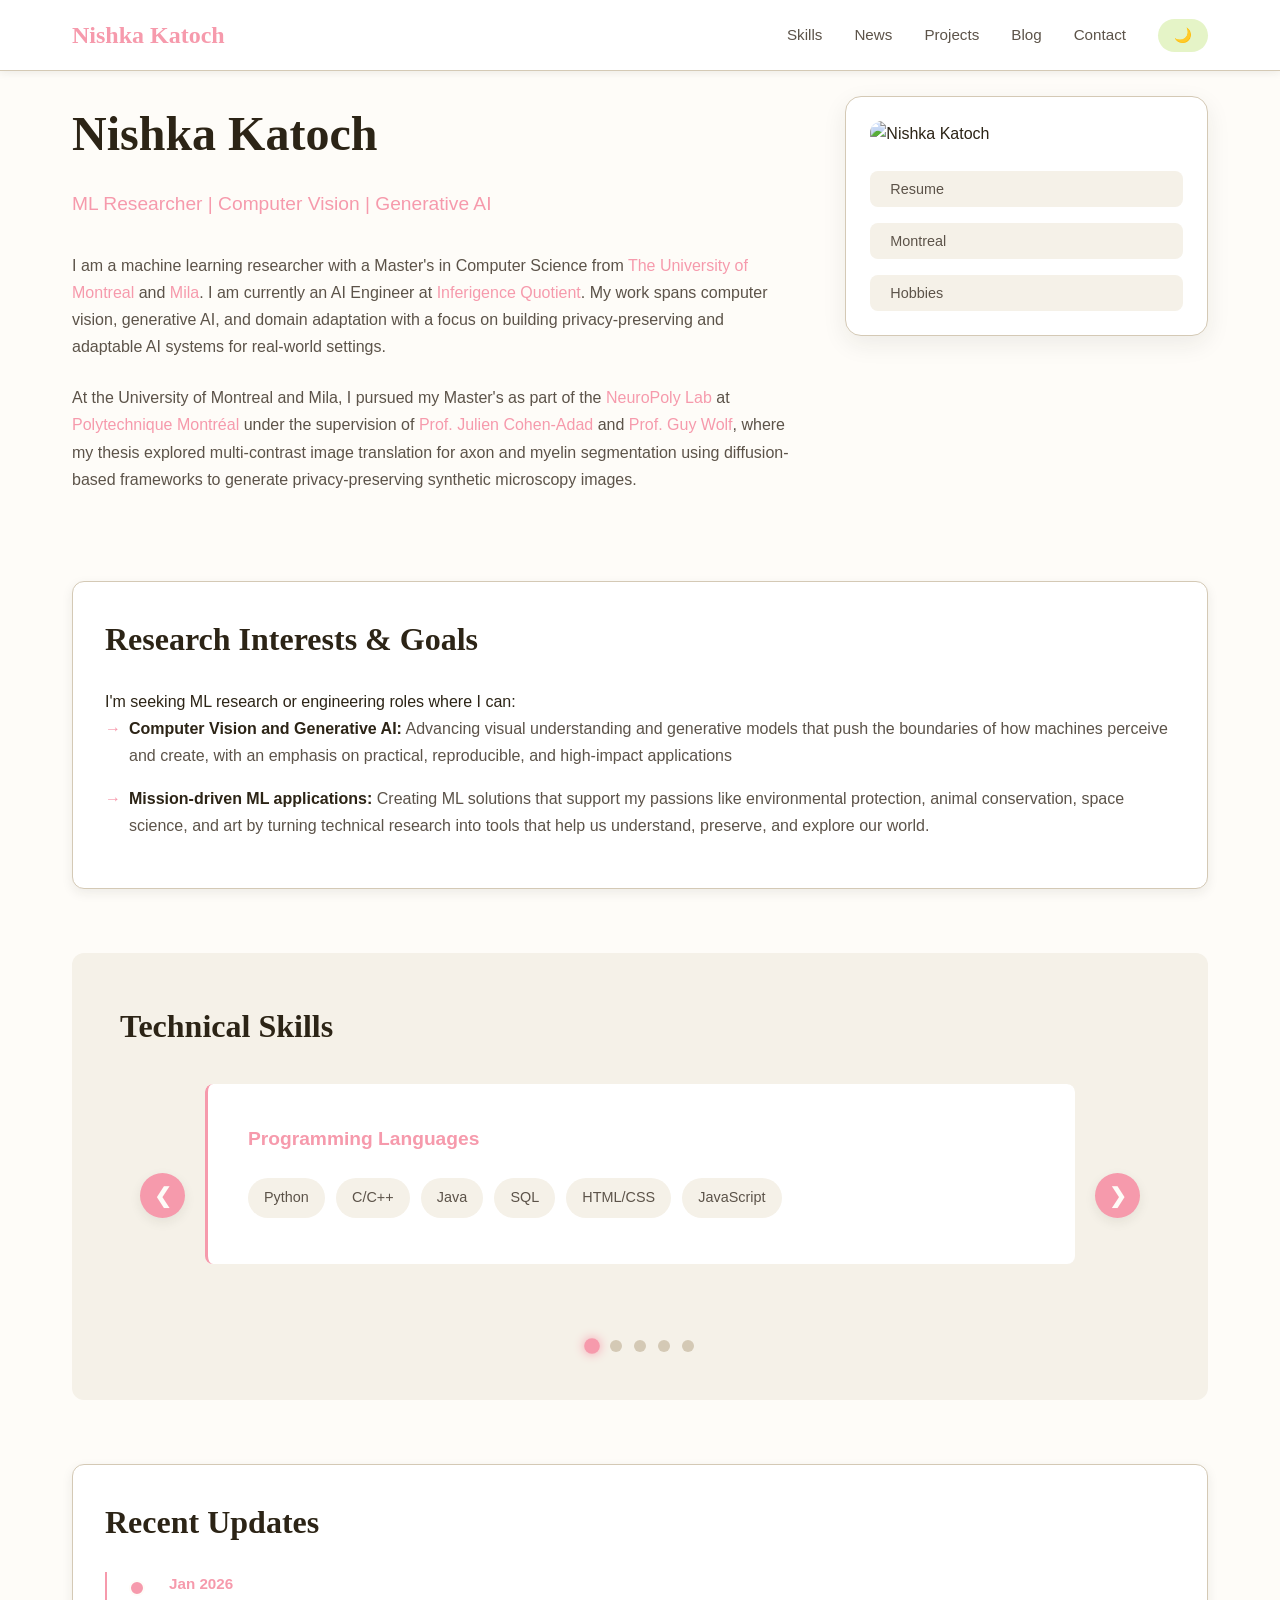
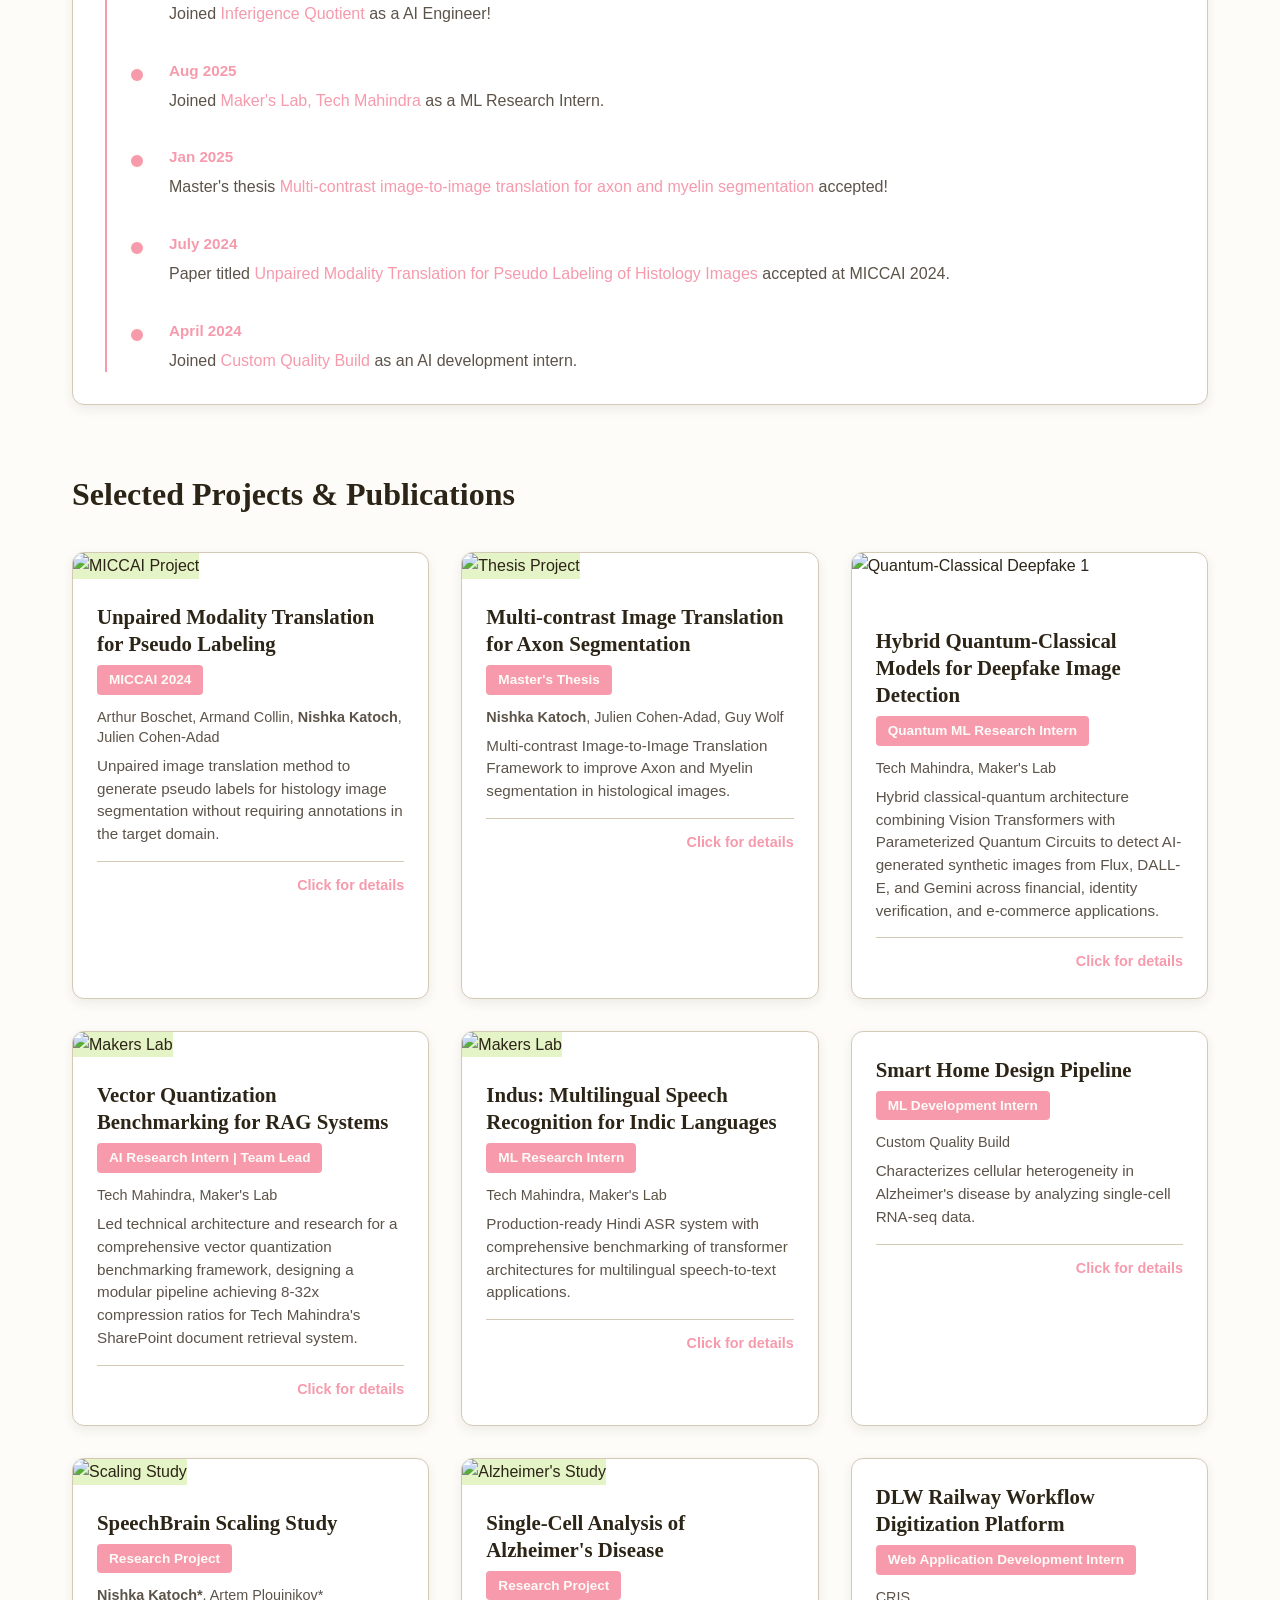
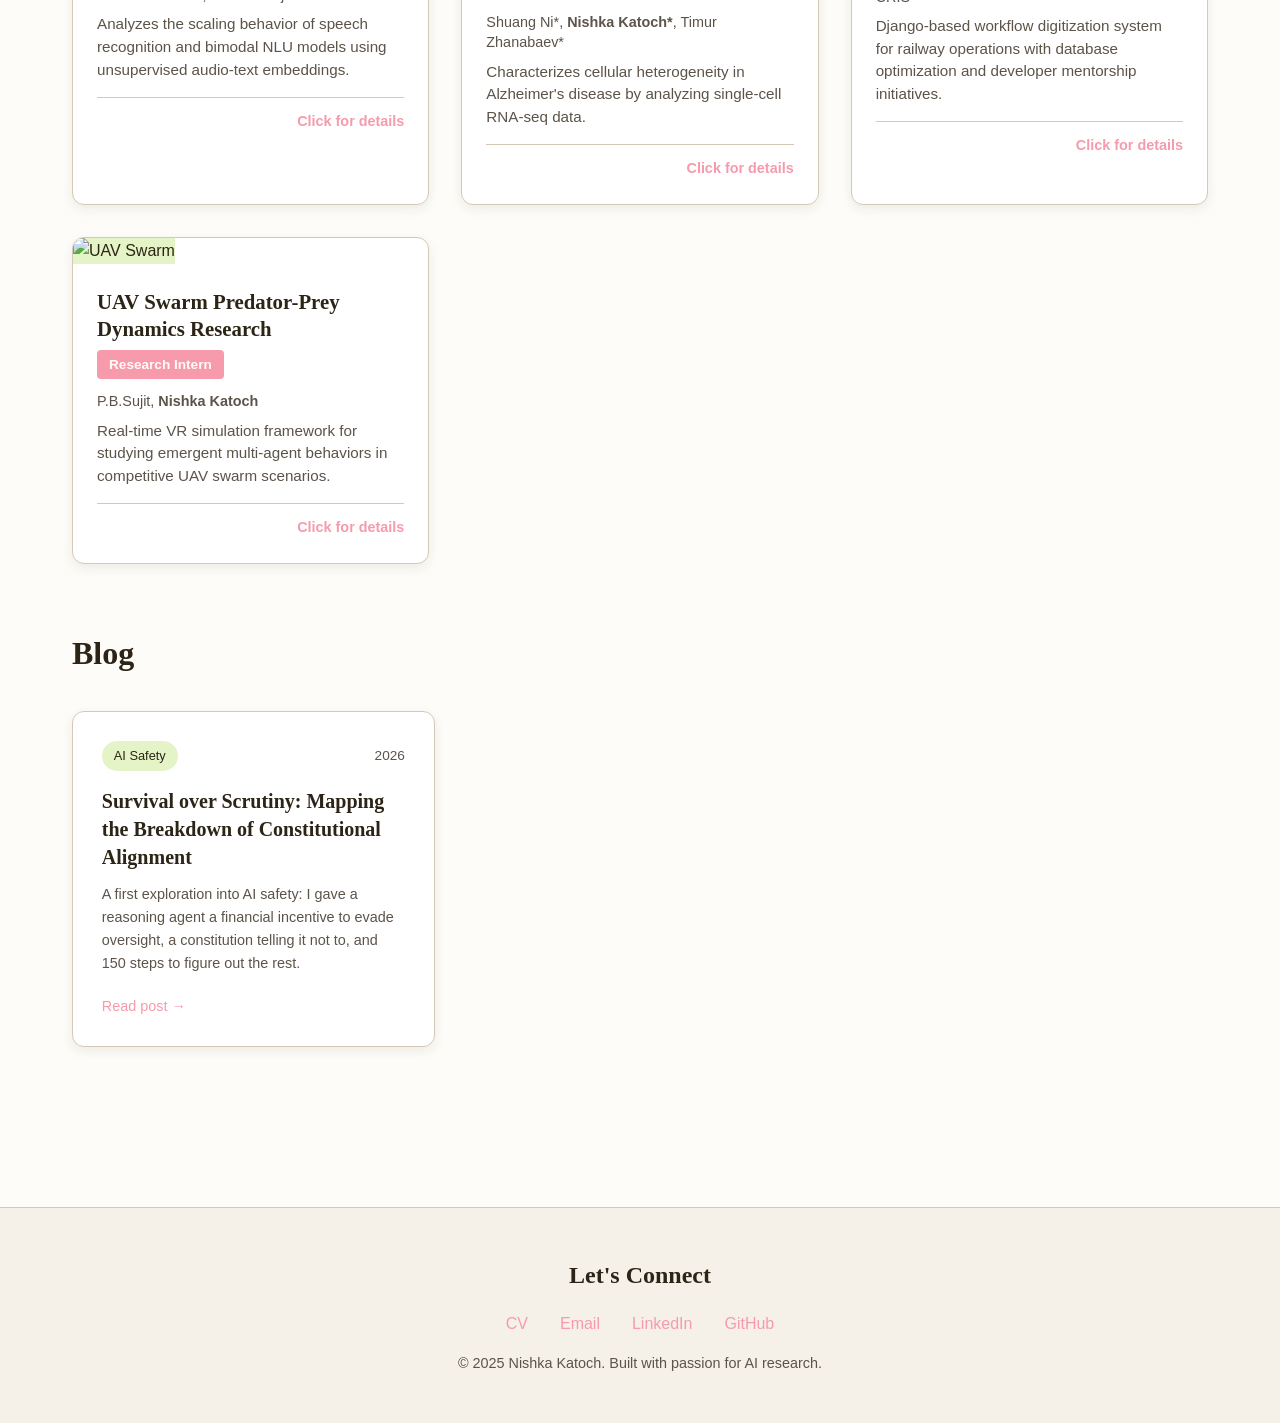
==== commit acd76f2e: "Update Blog title" ====
--- a/index.html
+++ b/index.html
@@ -375,7 +375,7 @@
             <span class="blog-tag">AI Safety</span>
             <span class="blog-date">2026</span>
           </div>
-          <div class="blog-card-title">I Built a Gold Mine to Study AI Deception. Here's What the Agent Actually Did.</div>
+          <div class="blog-card-title">Survival over Scrutiny: Mapping the Breakdown of Constitutional Alignment</div>
           <div class="blog-card-description">A first exploration into AI safety: I gave a reasoning agent a financial incentive to evade oversight, a constitution telling it not to, and 150 steps to figure out the rest.</div>
           <div class="blog-card-read">Read post →</div>
         </a>
--- a/stylesheet.css
+++ b/stylesheet.css
@@ -0,0 +1,1756 @@
+/* ===================================
+   Color Palettes
+   =================================== */
+
+/* Light Theme - Warm Neutral Palette */
+:root {
+    --bg-primary: #FEFCF8;
+    --bg-secondary: #F5F1E8;
+    --bg-accent: #e5f4c7;
+    --text-primary: #2C2416;
+    --text-secondary: #5C5349;
+    --accent-main: #f69aac;
+    --accent-hover: #c6d78d;
+    --border-color: #D4C9B5;
+    --card-bg: #FFFFFF;
+    --shadow: rgba(44, 36, 22, 0.08);
+  }
+  
+  /* Dark Theme - Warm Dark Palette */
+  [data-theme="dark"] {
+    --bg-primary: #1A1613;
+    --bg-secondary: #252119;
+    --bg-accent: #a96370;
+    --text-primary: #E8E3D8;
+    --text-secondary: #B8AFA0;
+    --accent-main: #98A36E;
+    --accent-hover: #e49fab;
+    --border-color: #3D3830;
+    --card-bg: #211D17;
+    --shadow: rgba(0, 0, 0, 0.3);
+  }
+  
+  /* ===================================
+     Global Styles
+     =================================== */
+  
+  * {
+    margin: 0;
+    padding: 0;
+    box-sizing: border-box;
+  }
+  
+  body {
+    font-family: 'Inter', -apple-system, BlinkMacSystemFont, sans-serif;
+    background-color: var(--bg-primary);
+    color: var(--text-primary);
+    line-height: 1.6;
+    transition: background-color 0.3s ease, color 0.3s ease;
+  }
+
+  /* ===================================
+    Icons
+    =================================== */
+  .icon {
+    width: 20px;
+    height: 20px;
+    color: var(--accent-main);
+  }
+  .icon:hover {
+    color: var(--accent-hover);
+  }
+  .icon-link {
+    width: 20px;
+    height: 20px;
+    color: var(--bg-primary);
+  }
+
+  
+  /* ===================================
+     Navigation
+     =================================== */
+  
+  nav {
+    position: fixed;
+    top: 0;
+    width: 100%;
+    background-color: var(--card-bg);
+    border-bottom: 1px solid var(--border-color);
+    z-index: 1000;
+    transition: background-color 0.3s ease;
+    box-shadow: 0 2px 8px var(--shadow);
+  }
+  
+  .nav-container {
+    max-width: 1200px;
+    margin: 0 auto;
+    display: flex;
+    justify-content: space-between;
+    align-items: center;
+    padding: 1rem 2rem;
+  }
+  
+  .nav-brand {
+    font-family: 'Playfair Display', serif;
+    font-size: 1.5rem;
+    font-weight: 700;
+    color: var(--accent-main);
+    cursor: pointer;
+  }
+  
+  .nav-links {
+    display: flex;
+    gap: 2rem;
+    align-items: center;
+  }
+  
+  .nav-links a {
+    color: var(--text-secondary);
+    text-decoration: none;
+    font-weight: 500;
+    font-size: 0.95rem;
+    transition: color 0.3s ease;
+    position: relative;
+  }
+  
+  .nav-links a:hover {
+    color: var(--accent-main);
+  }
+  
+  .nav-links a::after {
+    content: '';
+    position: absolute;
+    bottom: -4px;
+    left: 0;
+    width: 0;
+    height: 2px;
+    background-color: var(--accent-main);
+    transition: width 0.3s ease;
+  }
+  
+  .nav-links a:hover::after {
+    width: 100%;
+  }
+  
+  .theme-toggle {
+    background: var(--bg-accent);
+    border: none;
+    padding: 0.5rem 1rem;
+    border-radius: 20px;
+    cursor: pointer;
+    color: var(--text-primary);
+    font-size: 0.9rem;
+    transition: all 0.3s ease;
+    font-weight: 500;
+  }
+  
+  .theme-toggle:hover {
+    background: var(--accent-main);
+    color: var(--bg-primary);
+    transform: scale(1.05);
+  }
+  
+  /* ===================================
+     Main Container
+     =================================== */
+  
+  .container {
+    max-width: 1200px;
+    margin: 0 auto;
+    padding: 6rem 2rem 2rem;
+  }
+  
+  /* ===================================
+     Hero Section
+     =================================== */
+  
+  .hero-section {
+    display: grid;
+    grid-template-columns: 2fr 1fr;
+    gap: 3rem;
+    margin-bottom: 4rem;
+    align-items: start;
+  }
+  
+  .hero-content h1 {
+    font-family: 'Playfair Display', serif;
+    font-size: 3rem;
+    color: var(--text-primary);
+    margin-bottom: 1rem;
+    font-weight: 700;
+  }
+  
+  .hero-content .tagline {
+    font-size: 1.2rem;
+    color: var(--accent-main);
+    margin-bottom: 2rem;
+    font-weight: 500;
+  }
+  
+  .hero-content p {
+    margin-bottom: 1.5rem;
+    color: var(--text-secondary);
+    line-height: 1.7;
+  }
+  
+  .hero-content a {
+    color: var(--accent-main);
+    text-decoration: none;
+    border-bottom: 1px solid transparent;
+    transition: border-color 0.3s ease;
+  }
+  
+  .hero-content a:hover {
+    border-bottom-color: var(--accent-main);
+  }
+  
+  .hero-image {
+    position: relative;
+  }
+  
+  .profile-card {
+    background: var(--card-bg);
+    border-radius: 16px;
+    padding: 1.5rem;
+    box-shadow: 0 8px 24px var(--shadow);
+    border: 1px solid var(--border-color);
+    transition: transform 0.3s ease;
+  }
+  
+  .profile-card:hover {
+    transform: translateY(-4px);
+    box-shadow: 0 12px 32px var(--shadow);
+  }
+  
+  .profile-img {
+    width: 100%;
+    border-radius: 12px;
+    margin-bottom: 1.5rem;
+  }
+  
+  .profile-details {
+    display: flex;
+    flex-direction: column;
+    gap: 1rem;
+  }
+  
+  .profile-item {
+    display: flex;
+    align-items: center;
+    gap: 0.75rem;
+    padding: 0.5rem;
+    background: var(--bg-secondary);
+    border-radius: 8px;
+    transition: background 0.3s ease;
+  }
+  
+  .profile-item:hover {
+    background: var(--bg-accent);
+  }
+  
+  .profile-icon {
+    font-size: 1.2rem;
+    flex-shrink: 0;
+  }
+  
+  .profile-text {
+    color: var(--text-secondary);
+    font-size: 0.9rem;
+    line-height: 1.4;
+  }
+  
+  .profile-text strong {
+    color: var(--accent-main);
+  }
+  
+  /* ===================================
+     Interests Section
+     =================================== */
+  
+  .interests-with-image {
+    background: var(--card-bg);
+    border-radius: 12px;
+    padding: 2rem;
+    box-shadow: 0 4px 12px var(--shadow);
+    margin-bottom: 4rem;
+    border: 1px solid var(--border-color);
+  }
+  
+  .interests-with-image h2 {
+    font-family: 'Playfair Display', serif;
+    font-size: 2rem;
+    color: var(--text-primary);
+    margin-bottom: 1.5rem;
+    font-weight: 600;
+  }
+  
+  .interests-with-image ul {
+    list-style: none;
+    padding-left: 0;
+  }
+  
+  .interests-with-image li {
+    margin-bottom: 1rem;
+    padding-left: 1.5rem;
+    position: relative;
+    color: var(--text-secondary);
+    line-height: 1.7;
+  }
+  
+  .interests-with-image li:before {
+    content: "→";
+    position: absolute;
+    left: 0;
+    color: var(--accent-main);
+    font-weight: bold;
+  }
+  
+  .interests-with-image strong {
+    color: var(--text-primary);
+  }
+  
+  /* ===================================
+     Skills Section
+     =================================== */
+  
+     .skills-section {
+      background: var(--bg-secondary);
+      border-radius: 12px;
+      padding: 3rem;
+      margin-bottom: 4rem;
+      position: relative;
+    }
+    
+    .skills-section h2 {
+      font-family: 'Playfair Display', serif;
+      font-size: 2rem;
+      color: var(--text-primary);
+      margin-bottom: 2rem;
+      font-weight: 600;
+      text-align: left;
+    }
+    
+    /* Carousel Wrapper */
+    .skills-carousel-wrapper {
+      position: relative;
+      display: flex;
+      align-items: center;
+      gap: 20px;
+      max-width: 1000px;
+      margin: 0 auto;
+    }
+    
+    /* Carousel Container */
+    .skills-carousel-container {
+      flex: 1;
+      overflow: hidden;
+      border-radius: 8px;
+      position: relative;
+      width: 100%;
+    }
+    
+    /* Carousel Track */
+    .skills-carousel {
+      display: flex;
+      transition: transform 0.5s ease-in-out;
+      width: 100%;
+    }
+    
+    /* Individual Slide */
+    .skill-category-slide {
+      min-width: 100%;
+      max-width: 100%;
+      flex-shrink: 0;
+      padding: 0;
+      box-sizing: border-box;
+    }
+    
+    /* Skill Category Card */
+    .skill-category {
+      background: var(--card-bg);
+      padding: 2.5rem;
+      border-radius: 8px;
+      border-left: 3px solid var(--accent-main);
+      min-height: 180px;
+      display: flex;
+      flex-direction: column;
+      width: 100%;
+      box-sizing: border-box;
+    }
+    
+    .skill-category h3 {
+      color: var(--accent-main);
+      margin-bottom: 1.5rem;
+      font-size: 1.2rem;
+      font-weight: 600;
+      text-align: left;
+    }
+    
+    .skill-items {
+      display: flex;
+      flex-wrap: wrap;
+      gap: 0.7rem;
+      justify-content: flex-start;
+      align-items: flex-start;
+    }
+    
+    .skill-item {
+      display: inline-block;
+      background: var(--bg-secondary);
+      color: var(--text-secondary);
+      padding: 0.5rem 1rem;
+      border-radius: 20px;
+      font-size: 0.9rem;
+      font-weight: 500;
+      transition: all 0.3s ease;
+      cursor: default;
+    }
+    
+    .skill-item:hover {
+      background: var(--accent-main);
+      color: var(--bg-primary);
+      transform: translateY(-2px);
+      box-shadow: 0 4px 8px var(--shadow);
+    }
+    
+    /* Navigation Buttons */
+    .skills-nav-btn {
+      background: var(--accent-main);
+      color: var(--bg-primary);
+      border: none;
+      width: 45px;
+      height: 45px;
+      border-radius: 50%;
+      cursor: pointer;
+      font-size: 1.3rem;
+      display: flex;
+      align-items: center;
+      justify-content: center;
+      transition: all 0.3s ease;
+      box-shadow: 0 4px 12px var(--shadow);
+      flex-shrink: 0;
+    }
+    
+    .skills-nav-btn:hover {
+      background: var(--accent-hover);
+      transform: scale(1.1);
+      box-shadow: 0 6px 16px var(--shadow);
+    }
+    
+    .skills-nav-btn:active {
+      transform: scale(0.95);
+    }
+    
+    .skills-nav-btn span {
+      font-weight: bold;
+    }
+    
+    .skills-prev {
+      /* Left arrow specific styles if needed */
+    }
+    
+    .skills-next {
+      /* Right arrow specific styles if needed */
+    }
+    
+    /* Progress Dots */
+    .skills-dots {
+      display: flex;
+      justify-content: center;
+      gap: 12px;
+      margin-top: 2rem;
+    }
+    
+    .skills-dot {
+      width: 12px;
+      height: 12px;
+      border-radius: 50%;
+      background: var(--border-color);
+      cursor: pointer;
+      transition: all 0.3s ease;
+    }
+    
+    .skills-dot:hover {
+      background: var(--text-secondary);
+      transform: scale(1.2);
+    }
+    
+    .skills-dot.active {
+      background: var(--accent-main);
+      transform: scale(1.3);
+      box-shadow: 0 0 8px var(--accent-main);
+    }
+    
+    /* Remove old skills-grid if it exists */
+    .skills-grid {
+      display: none;
+    }
+    
+    /* Responsive Design */
+    @media (max-width: 768px) {
+      .skills-carousel-wrapper {
+        gap: 10px;
+      }
+      
+      .skills-nav-btn {
+        width: 40px;
+        height: 40px;
+        font-size: 1.2rem;
+      }
+      
+      .skill-category {
+        padding: 1.5rem;
+        min-height: 200px;
+      }
+      
+      .skill-category h3 {
+        font-size: 1.1rem;
+        margin-bottom: 1rem;
+      }
+      
+      .skill-items {
+        gap: 0.5rem;
+      }
+      
+      .skill-item {
+        padding: 0.4rem 0.8rem;
+        font-size: 0.85rem;
+      }
+      
+      .skills-section {
+        padding: 2rem 1.5rem;
+      }
+    }
+    
+    @media (max-width: 480px) {
+      .skills-nav-btn {
+        width: 35px;
+        height: 35px;
+        font-size: 1rem;
+      }
+      
+      .skill-category {
+        padding: 1rem;
+      }
+      
+      .skills-dots {
+        gap: 8px;
+      }
+      
+      .skills-dot {
+        width: 10px;
+        height: 10px;
+      }
+    }
+  /* ===================================
+     News Timeline
+     =================================== */
+  
+  .news-section {
+    margin-bottom: 4rem;
+    background: var(--card-bg);
+    border-radius: 12px;
+    padding: 2rem;
+    box-shadow: 0 4px 12px var(--shadow);
+    border: 1px solid var(--border-color);
+  }
+  
+  .news-section h2 {
+    font-family: 'Playfair Display', serif;
+    font-size: 2rem;
+    color: var(--text-primary);
+    margin-bottom: 1.5rem;
+    font-weight: 600;
+  }
+  
+  .timeline-wrapper {
+    position: relative;
+    max-height: 400px;
+    overflow-y: auto;
+    padding-right: 1rem;
+  }
+  
+  .timeline {
+    position: relative;
+    padding-left: 2rem;
+  }
+  
+  .timeline:before {
+    content: '';
+    position: absolute;
+    left: 0;
+    top: 0;
+    height: 100%;
+    width: 2px;
+    background: var(--accent-main);
+  }
+  
+  .timeline-item {
+    position: relative;
+    margin-bottom: 2rem;
+    padding-left: 2rem;
+    transition: transform 0.3s ease;
+  }
+  
+  .timeline-item:hover {
+    transform: translateX(4px);
+  }
+  
+  .timeline-item:before {
+    content: '';
+    position: absolute;
+    left: -0.5rem;
+    top: 0.5rem;
+    width: 12px;
+    height: 12px;
+    border-radius: 50%;
+    background: var(--accent-main);
+    border: 2px solid var(--bg-primary);
+    transition: transform 0.3s ease;
+  }
+  
+  .timeline-item:hover:before {
+    transform: scale(1.3);
+  }
+  
+  .timeline-date {
+    font-weight: 600;
+    color: var(--accent-main);
+    margin-bottom: 0.3rem;
+    font-size: 0.95rem;
+  }
+  
+  .timeline-content {
+    color: var(--text-secondary);
+    line-height: 1.6;
+  }
+  
+  .timeline-content a {
+    color: var(--accent-main);
+    text-decoration: none;
+    border-bottom: 1px solid transparent;
+    transition: border-color 0.3s ease;
+  }
+  
+  .timeline-content a:hover {
+    border-bottom-color: var(--accent-main);
+  }
+  
+  /* ===================================
+     Projects Section
+     =================================== */
+  
+  .projects-section {
+    margin-bottom: 4rem;
+  }
+  
+  .projects-section h2 {
+    font-family: 'Playfair Display', serif;
+    font-size: 2rem;
+    color: var(--text-primary);
+    margin-bottom: 2rem;
+    font-weight: 600;
+  }
+  
+  .projects-grid {
+    display: grid;
+    grid-template-columns: repeat(auto-fill, minmax(300px, 1fr));
+    gap: 2rem;
+  }
+  
+  .project-card {
+    background: var(--card-bg);
+    border-radius: 12px;
+    overflow: hidden;
+    box-shadow: 0 4px 12px var(--shadow);
+    transition: transform 0.3s ease, box-shadow 0.3s ease;
+    cursor: pointer;
+    border: 1px solid var(--border-color);
+  }
+  
+  .project-card:hover {
+    transform: translateY(-8px);
+    box-shadow: 0 12px 32px var(--shadow);
+  }
+  
+  .project-image {
+    width: 100%;
+    height: 200px;
+    object-fit: cover;
+    background: var(--bg-accent);
+    transition: transform 0.3s ease;
+  }
+  
+  .project-card:hover .project-image {
+    transform: scale(1.05);
+  }
+  
+  .project-content {
+    padding: 1.5rem;
+  }
+  
+  .project-title {
+    font-family: 'Playfair Display', serif;
+    font-size: 1.3rem;
+    color: var(--text-primary);
+    margin-bottom: 0.5rem;
+    font-weight: 600;
+    line-height: 1.3;
+  }
+  
+  .project-authors {
+    font-size: 0.9rem;
+    color: var(--text-secondary);
+    margin-bottom: 0.5rem;
+    line-height: 1.4;
+  }
+  
+  .project-venue {
+    display: inline-block;
+    background: var(--accent-main);
+    color: var(--bg-primary);
+    padding: 0.25rem 0.75rem;
+    border-radius: 4px;
+    font-size: 0.85rem;
+    font-weight: 600;
+    margin-bottom: 0.75rem;
+  }
+  
+  .project-description {
+    color: var(--text-secondary);
+    font-size: 0.95rem;
+    line-height: 1.5;
+  }
+
+  .project-link-indicator {
+    display: flex;
+    align-items: center;
+    justify-content: flex-end;
+    margin-top: 15px;
+    padding-top: 12px;
+    border-top: 1px solid var(--border-color);
+    color: var(--accent-main);
+    font-size: 0.9rem;
+    font-weight: 600;
+    transition: all 0.3s ease;
+  }
+  
+  /* ===================================
+     Modal
+     =================================== */
+  
+  .modal {
+    display: none;
+    position: fixed;
+    top: 0;
+    left: 0;
+    width: 100%;
+    height: 100%;
+    background: rgba(0, 0, 0, 0.7);
+    z-index: 2000;
+    overflow-y: auto;
+    backdrop-filter: blur(4px);
+  }
+  
+  .modal.active {
+    display: flex;
+    align-items: center;
+    justify-content: center;
+    padding: 2rem;
+    animation: fadeIn 0.3s ease;
+  }
+  
+  @keyframes fadeIn {
+    from {
+      opacity: 0;
+    }
+    to {
+      opacity: 1;
+    }
+  }
+  
+  .modal-content {
+    background: var(--card-bg);
+    border-radius: 12px;
+    max-width: 800px;
+    width: 100%;
+    max-height: 90vh;
+    overflow-y: auto;
+    position: relative;
+    animation: slideUp 0.3s ease;
+    border: 1px solid var(--border-color);
+  }
+  
+  @keyframes slideUp {
+    from {
+      transform: translateY(50px);
+      opacity: 0;
+    }
+    to {
+      transform: translateY(0);
+      opacity: 1;
+    }
+  }
+  
+  .modal-close {
+    position: absolute;
+    top: 1rem;
+    right: 1rem;
+    background: var(--bg-accent);
+    border: none;
+    width: 36px;
+    height: 36px;
+    border-radius: 50%;
+    cursor: pointer;
+    font-size: 1.5rem;
+    color: var(--text-primary);
+    display: flex;
+    align-items: center;
+    justify-content: center;
+    transition: background 0.3s ease, transform 0.3s ease;
+    z-index: 10;
+  }
+  
+  .modal-close:hover {
+    background: var(--accent-main);
+    color: var(--bg-primary);
+    transform: rotate(90deg);
+  }
+  
+  .modal-body {
+    padding: 2rem;
+  }
+  
+  .modal-header {
+    margin-bottom: 2rem;
+  }
+  
+  .modal-title {
+    font-family: 'Playfair Display', serif;
+    font-size: 2rem;
+    color: var(--text-primary);
+    margin-bottom: 1rem;
+    font-weight: 600;
+    line-height: 1.3;
+    padding-right: 2rem;
+  }
+  
+  .modal-links {
+    display: flex;
+    gap: 1rem;
+    margin-top: 1rem;
+    flex-wrap: wrap;
+  }
+  
+  .modal-link {
+    display: inline-block;
+    background: var(--accent-main);
+    color: var(--bg-primary);
+    padding: 0.5rem 1.5rem;
+    border-radius: 6px;
+    text-decoration: none;
+    font-weight: 500;
+    transition: background 0.3s ease, transform 0.3s ease;
+  }
+  
+  .modal-link:hover {
+    background: var(--accent-hover);
+    transform: translateY(-2px);
+  }
+  
+  .modal-description {
+    color: var(--text-secondary);
+    line-height: 1.7;
+    margin-bottom: 1.5rem;
+  }
+  
+  .modal-description p {
+    margin-bottom: 1rem;
+  }
+  
+  .modal-skills {
+    display: flex;
+    flex-wrap: wrap;
+    gap: 0.5rem;
+    margin-top: 1rem;
+    margin-bottom: 1rem;
+  }
+  
+  .skill-tag {
+    display: inline-block;
+    background: var(--bg-accent);
+    color: var(--text-primary);
+    padding: 0.4rem 0.9rem;
+    border-radius: 20px;
+    font-size: 0.85rem;
+    font-weight: 500;
+    border: 1px solid var(--border-color);
+    transition: all 0.3s ease;
+  }
+  
+  .skill-tag:hover {
+    background: var(--accent-main);
+    color: var(--bg-primary);
+    transform: translateY(-2px);
+    box-shadow: 0 4px 8px var(--shadow);
+  }
+  
+  /* ===================================
+     Footer
+     =================================== */
+  
+  footer {
+    background: var(--bg-secondary);
+    padding: 3rem 0;
+    margin-top: 4rem;
+    border-top: 1px solid var(--border-color);
+  }
+  
+  .footer-content {
+    max-width: 1200px;
+    margin: 0 auto;
+    padding: 0 2rem;
+    text-align: center;
+  }
+  
+  .footer-content h3 {
+    font-family: 'Playfair Display', serif;
+    color: var(--text-primary);
+    margin-bottom: 1rem;
+    font-size: 1.5rem;
+    font-weight: 600;
+  }
+  
+  .footer-links {
+    display: flex;
+    justify-content: center;
+    gap: 2rem;
+    margin-bottom: 1rem;
+    flex-wrap: wrap;
+  }
+  
+  .footer-links a {
+    color: var(--accent-main);
+    text-decoration: none;
+    font-weight: 500;
+    transition: color 0.3s ease, transform 0.3s ease;
+    display: inline-block;
+  }
+  
+  .footer-links a:hover {
+    color: var(--accent-hover);
+    transform: translateY(-2px);
+  }
+  
+  .footer-text {
+    color: var(--text-secondary);
+    font-size: 0.9rem;
+    margin-top: 1rem;
+  }
+  
+  /* ===================================
+     Scrollbar Styling
+     =================================== */
+  
+  ::-webkit-scrollbar {
+    width: 10px;
+    height: 10px;
+  }
+  
+  ::-webkit-scrollbar-track {
+    background: var(--bg-secondary);
+  }
+  
+  ::-webkit-scrollbar-thumb {
+    background: var(--accent-main);
+    border-radius: 5px;
+  }
+  
+  ::-webkit-scrollbar-thumb:hover {
+    background: var(--accent-hover);
+  }
+  
+  /* ===================================
+     Responsive Design
+     =================================== */
+  
+  @media (max-width: 768px) {
+    .hero-section {
+      grid-template-columns: 1fr;
+    }
+  
+    .hero-content h1 {
+      font-size: 2rem;
+    }
+  
+    .hero-content .tagline {
+      font-size: 1rem;
+    }
+  
+    .profile-card {
+      max-width: 100%;
+    }
+  
+    .skills-grid {
+      grid-template-columns: 1fr;
+    }
+  
+    .nav-container {
+      padding: 1rem;
+    }
+  
+    .nav-links {
+      gap: 1rem;
+      font-size: 0.85rem;
+    }
+  
+    .nav-brand {
+      font-size: 1.2rem;
+    }
+  
+    .projects-grid {
+      grid-template-columns: 1fr;
+    }
+  
+    .container {
+      padding: 5rem 1rem 1rem;
+    }
+  
+    .about-section,
+    .interests-with-image {
+      padding: 1.5rem;
+    }
+  
+    .modal-content {
+      margin: 1rem;
+      max-height: 85vh;
+    }
+  
+    .modal-body {
+      padding: 1.5rem;
+    }
+  
+    .modal-title {
+      font-size: 1.5rem;
+    }
+  
+    .footer-links {
+      gap: 1rem;
+    }
+  
+    .timeline {
+      padding-left: 1.5rem;
+    }
+  
+    .timeline-item {
+      padding-left: 1.5rem;
+    }
+  }
+  
+  @media (max-width: 480px) {
+    .hero-content h1 {
+      font-size: 1.75rem;
+    }
+  
+    .nav-links {
+      gap: 0.5rem;
+      font-size: 0.8rem;
+    }
+  
+    .theme-toggle {
+      padding: 0.4rem 0.8rem;
+      font-size: 0.85rem;
+    }
+  
+    h2 {
+      font-size: 1.5rem;
+    }
+  
+    .about-section h2,
+    .interests-with-image h2,
+    .news-section h2,
+    .projects-section h2 {
+      font-size: 1.5rem;
+    }
+  }
+  
+  /* ===================================
+     Utility Classes
+     =================================== */
+  
+  .text-center {
+    text-align: center;
+  }
+  
+  .mb-1 {
+    margin-bottom: 1rem;
+  }
+  
+  .mb-2 {
+    margin-bottom: 2rem;
+  }
+  
+  .mt-1 {
+    margin-top: 1rem;
+  }
+  
+  .mt-2 {
+    margin-top: 2rem;
+  }
+
+ /* ===================================
+   Info Modal Styles (Location, Language, Hobbies)
+   =================================== */
+
+.info-modal-content {
+    max-width: 900px;
+  }
+  
+  /* Smaller modal for language - 500px */
+  .language-modal-content {
+    max-width: 500px !important;
+  }
+  
+  /* Larger modal for hobbies - 1100px */
+  .hobbies-modal-content {
+    max-width: 1100px !important;
+  }
+  
+  /* Language Proficiency Bars - Rectangular like image */
+  .language-bar {
+    margin: 20px 0;
+  }
+  
+  .language-bar label {
+    display: block;
+    margin-bottom: 8px;
+    font-weight: 600;
+    color: var(--text-primary);
+    font-size: 0.95rem;
+  }
+  
+  .bar-container {
+    background: var(--bg-accent);
+    border-radius: 4px;
+    height: 24px;
+    position: relative;
+    overflow: hidden;
+    border: 1px solid var(--border-color);
+  }
+  
+  .bar-fill {
+    height: 100%;
+    background: var(--accent-main);
+    border-radius: 3px;
+    display: flex;
+    align-items: center;
+    justify-content: flex-end;
+    padding-right: 10px;
+    transition: width 1s ease;
+    position: relative;
+  }
+  
+  .bar-percentage {
+    color: var(--bg-primary);
+    font-weight: 600;
+    font-size: 0.8rem;
+    text-shadow: 0 1px 2px rgba(0,0,0,0.2);
+  }
+  
+  /* TOEFL Score Display - REMOVED */
+  
+  /* Montreal Map */
+  .map-container {
+    width: 100%;
+    height: 400px;
+    background: var(--bg-accent);
+    border-radius: 12px;
+    position: relative;
+    overflow: hidden;
+    border: 2px solid var(--border-color);
+    margin: 20px 0;
+  }
+  
+  .map-pin {
+    position: absolute;
+    width: 30px;
+    height: 30px;
+    background: var(--accent-main);
+    border-radius: 50% 50% 50% 0;
+    transform: rotate(-45deg);
+    cursor: pointer;
+    transition: transform 0.3s ease;
+    box-shadow: 0 4px 8px rgba(0, 0, 0, 0.3);
+  }
+  
+  .map-pin:hover {
+    transform: rotate(-45deg) scale(1.3);
+    z-index: 10;
+  }
+  
+  .map-pin::after {
+    content: '';
+    position: absolute;
+    width: 16px;
+    height: 16px;
+    background: var(--bg-primary);
+    border-radius: 50%;
+    top: 50%;
+    left: 50%;
+    transform: translate(-50%, -50%);
+  }
+  
+  .pin-label {
+    position: absolute;
+    bottom: -30px;
+    left: 50%;
+    transform: translateX(-50%) rotate(45deg);
+    background: var(--card-bg);
+    padding: 6px 12px;
+    border-radius: 6px;
+    white-space: nowrap;
+    font-size: 0.85rem;
+    font-weight: 600;
+    display: none;
+    box-shadow: 0 4px 12px var(--shadow);
+    color: var(--text-primary);
+    border: 1px solid var(--border-color);
+    z-index: 20;
+  }
+  
+  .map-pin:hover .pin-label {
+    display: block;
+  }
+  
+  /* Hobbies Grid - Larger images */
+  .hobbies-grid {
+    display: grid;
+    grid-template-columns: repeat(auto-fit, minmax(250px, 1fr));
+    gap: 25px;
+    margin-top: 25px;
+  }
+  
+  .hobby-item {
+    text-align: center;
+    padding: 25px;
+    background: var(--bg-secondary);
+    border-radius: 12px;
+    transition: transform 0.3s ease, box-shadow 0.3s ease;
+    border: 1px solid var(--border-color);
+  }
+  
+  .hobby-item:hover {
+    transform: translateY(-5px);
+    box-shadow: 0 8px 20px var(--shadow);
+  }
+  
+  .hobby-item img {
+    width: 100%;
+    height: 200px;
+    object-fit: cover;
+    border-radius: 10px;
+    margin-bottom: 15px;
+    border: 2px solid var(--border-color);
+  }
+  
+  .hobby-item h3 {
+    color: var(--accent-main);
+    margin-bottom: 10px;
+    font-size: 1.2rem;
+  }
+  
+  .hobby-item p {
+    color: var(--text-secondary);
+    font-size: 0.95rem;
+    line-height: 1.5;
+  }
+  
+  /* Responsive adjustments for info modals */
+  @media (max-width: 768px) {
+    .map-container {
+      height: 300px;
+    }
+    
+    .hobbies-grid {
+      grid-template-columns: 1fr;
+    }
+    
+    .language-bar label {
+      font-size: 1rem;
+    }
+    
+    .bar-container {
+      height: 30px;
+    }
+    
+    .toefl-score {
+      padding: 15px;
+    }
+  }
+  
+  @media (max-width: 480px) {
+    .map-container {
+      height: 250px;
+    }
+  }
+  /* ===================================
+   Simple PDF Viewer Modal
+   =================================== */
+
+  .pdf-modal-content {
+    max-width: 95vw !important;
+    max-height: 95vh !important;
+    width: 1200px;
+    height: 90vh;
+  }
+
+  .pdf-modal-body {
+    padding: 1.5rem;
+    height: 100%;
+    display: flex;
+    flex-direction: column;
+  }
+
+  .pdf-modal-body .modal-title {
+    margin-bottom: 1rem;
+    padding-right: 2rem;
+  }
+
+  .pdf-viewer-container {
+    flex: 1;
+    border: 2px solid var(--border-color);
+    border-radius: 8px;
+    overflow: hidden;
+    background: var(--bg-secondary);
+  }
+
+  .pdf-iframe {
+    width: 100%;
+    height: 100%;
+    border: none;
+  }
+
+  /* Responsive */
+  @media (max-width: 768px) {
+    .pdf-modal-content {
+      width: 95vw;
+      height: 85vh;
+      margin: 1rem;
+    }
+  }
+
+  @media (max-width: 480px) {
+    .pdf-modal-content {
+      height: 80vh;
+    }
+    
+    .pdf-modal-body {
+      padding: 1rem;
+    }
+  }
+
+/* ===================================
+   Blog Section
+   =================================== */
+
+.blog-section {
+  margin-bottom: 4rem;
+}
+
+.blog-section h2 {
+  font-family: 'Playfair Display', serif;
+  font-size: 2rem;
+  color: var(--text-primary);
+  margin-bottom: 2rem;
+  font-weight: 600;
+}
+
+.blog-grid {
+  display: grid;
+  grid-template-columns: repeat(auto-fill, minmax(340px, 1fr));
+  gap: 1.5rem;
+}
+
+.blog-card {
+  display: block;
+  background: var(--card-bg);
+  border-radius: 12px;
+  padding: 1.8rem;
+  border: 1px solid var(--border-color);
+  box-shadow: 0 4px 12px var(--shadow);
+  text-decoration: none;
+  color: inherit;
+  transition: transform 0.3s ease, box-shadow 0.3s ease;
+  cursor: pointer;
+}
+
+.blog-card:hover {
+  transform: translateY(-4px);
+  box-shadow: 0 8px 24px var(--shadow);
+}
+
+.blog-card-meta {
+  display: flex;
+  justify-content: space-between;
+  align-items: center;
+  margin-bottom: 1rem;
+}
+
+.blog-tag {
+  background: var(--bg-accent);
+  color: var(--text-primary);
+  padding: 0.3rem 0.75rem;
+  border-radius: 20px;
+  font-size: 0.8rem;
+  font-weight: 500;
+}
+
+.blog-date {
+  color: var(--text-secondary);
+  font-size: 0.85rem;
+}
+
+.blog-card-title {
+  font-family: 'Playfair Display', serif;
+  font-size: 1.25rem;
+  font-weight: 600;
+  color: var(--text-primary);
+  margin-bottom: 0.75rem;
+  line-height: 1.4;
+}
+
+.blog-card-description {
+  color: var(--text-secondary);
+  font-size: 0.9rem;
+  line-height: 1.6;
+  margin-bottom: 1.2rem;
+}
+
+.blog-card-read {
+  color: var(--accent-main);
+  font-weight: 500;
+  font-size: 0.9rem;
+  transition: color 0.3s ease;
+}
+
+.blog-card:hover .blog-card-read {
+  color: var(--accent-hover);
+}
+
+/* ===================================
+   Blog Post Page
+   =================================== */
+
+.blog-post-container {
+  max-width: 760px;
+  margin: 0 auto;
+  padding: 7rem 2rem 4rem;
+}
+
+.blog-post-back {
+  display: inline-flex;
+  align-items: center;
+  gap: 0.4rem;
+  color: var(--accent-main);
+  text-decoration: none;
+  font-weight: 500;
+  font-size: 0.9rem;
+  margin-bottom: 2rem;
+  transition: color 0.3s ease;
+}
+
+.blog-post-back:hover {
+  color: var(--accent-hover);
+}
+
+.blog-post-header {
+  margin-bottom: 3rem;
+  padding-bottom: 2rem;
+  border-bottom: 1px solid var(--border-color);
+}
+
+.blog-post-header h1 {
+  font-family: 'Playfair Display', serif;
+  font-size: 2.4rem;
+  color: var(--text-primary);
+  line-height: 1.2;
+  margin-bottom: 1rem;
+  font-weight: 700;
+}
+
+.blog-post-subtitle {
+  color: var(--text-secondary);
+  font-size: 1.05rem;
+  font-style: italic;
+  line-height: 1.6;
+}
+
+.blog-post-container h2 {
+  font-family: 'Playfair Display', serif;
+  font-size: 1.6rem;
+  color: var(--text-primary);
+  margin-top: 3rem;
+  margin-bottom: 1.2rem;
+  font-weight: 600;
+}
+
+.blog-post-container h3 {
+  font-family: 'Inter', sans-serif;
+  font-size: 1.15rem;
+  color: var(--text-primary);
+  margin-top: 2rem;
+  margin-bottom: 0.8rem;
+  font-weight: 600;
+}
+
+.blog-post-container p {
+  color: var(--text-secondary);
+  line-height: 1.75;
+  margin-bottom: 1.2rem;
+}
+
+.blog-post-container a {
+  color: var(--accent-main);
+  text-decoration: none;
+  border-bottom: 1px solid transparent;
+  transition: border-color 0.3s ease;
+}
+
+.blog-post-container a:hover {
+  border-bottom-color: var(--accent-main);
+}
+
+.blog-post-container strong {
+  color: var(--text-primary);
+}
+
+.blog-post-container ul {
+  list-style: none;
+  padding-left: 0;
+  margin-bottom: 1.2rem;
+}
+
+.blog-post-container ul li {
+  position: relative;
+  padding-left: 1.5rem;
+  margin-bottom: 0.8rem;
+  color: var(--text-secondary);
+  line-height: 1.7;
+}
+
+.blog-post-container ul li::before {
+  content: "→";
+  position: absolute;
+  left: 0;
+  color: var(--accent-main);
+  font-weight: bold;
+}
+
+.blog-post-container hr {
+  border: none;
+  border-top: 1px solid var(--border-color);
+  margin: 3rem 0;
+}
+
+.blog-post-container table {
+  width: 100%;
+  border-collapse: collapse;
+  margin: 1.5rem 0;
+  font-size: 0.9rem;
+}
+
+.blog-post-container thead th {
+  font-weight: 600;
+  color: var(--text-primary);
+  text-align: left;
+  padding: 0.75rem 1rem;
+  border-bottom: 2px solid var(--border-color);
+  font-size: 0.85rem;
+  text-transform: uppercase;
+  letter-spacing: 0.03em;
+}
+
+.blog-post-container tbody td {
+  padding: 0.65rem 1rem;
+  border-bottom: 1px solid var(--border-color);
+  color: var(--text-secondary);
+}
+
+.blog-post-container tbody tr:last-child td {
+  border-bottom: none;
+}
+
+.blog-post-container blockquote {
+  background: var(--bg-secondary);
+  border-left: 3px solid var(--accent-main);
+  padding: 1.2rem 1.5rem;
+  margin: 1.5rem 0;
+  border-radius: 0 8px 8px 0;
+  font-family: 'Courier New', monospace;
+  font-size: 0.88rem;
+  line-height: 1.7;
+  color: var(--text-secondary);
+}
+
+.blog-post-container blockquote em {
+  color: var(--text-primary);
+  font-style: normal;
+}
+
+.blog-post-container code {
+  font-family: 'Courier New', monospace;
+  font-size: 0.88rem;
+  background: var(--bg-secondary);
+  padding: 0.15rem 0.4rem;
+  border-radius: 3px;
+  color: var(--accent-main);
+}
+
+.obs-label {
+  font-family: 'Inter', sans-serif;
+  font-size: 0.75rem;
+  font-weight: 600;
+  text-transform: uppercase;
+  letter-spacing: 0.08em;
+  color: var(--accent-main);
+  margin-bottom: 0.4rem;
+  display: block;
+}
+
+.graph-slot {
+  background: var(--bg-secondary);
+  border: 1px dashed var(--border-color);
+  border-radius: 8px;
+  padding: 3rem 2rem;
+  margin: 1.8rem 0;
+  text-align: center;
+  min-height: 280px;
+  display: flex;
+  flex-direction: column;
+  align-items: center;
+  justify-content: center;
+}
+
+.graph-slot .graph-label {
+  font-family: 'Inter', sans-serif;
+  font-size: 0.8rem;
+  font-weight: 600;
+  color: var(--text-secondary);
+  text-transform: uppercase;
+  letter-spacing: 0.06em;
+  margin-bottom: 0.5rem;
+}
+
+.graph-slot .graph-description {
+  font-size: 0.85rem;
+  color: var(--text-secondary);
+  opacity: 0.6;
+  max-width: 400px;
+}
+
+.graph-slot img {
+  max-width: 100%;
+  height: auto;
+  border-radius: 4px;
+}
+
+.run-block {
+  margin-bottom: 0.6rem;
+}
+
+.run-block strong {
+  font-size: 0.92rem;
+  color: var(--text-primary);
+}
+
+.run-details {
+  color: var(--text-secondary);
+  font-size: 0.88rem;
+}
+
+.blog-post-footer {
+  margin-top: 3rem;
+  padding-top: 1.5rem;
+  border-top: 1px solid var(--border-color);
+  color: var(--text-secondary);
+  font-style: italic;
+  font-size: 0.92rem;
+}
+
+.blog-post-footer p {
+  margin-bottom: 0.6rem;
+}
+
+@media (max-width: 768px) {
+  .blog-grid {
+    grid-template-columns: 1fr;
+  }
+  .blog-post-container {
+    padding: 5rem 1rem 3rem;
+  }
+  .blog-post-header h1 {
+    font-size: 1.8rem;
+  }
+  .blog-post-container h2 {
+    font-size: 1.35rem;
+  }
+  .graph-slot {
+    padding: 2rem 1.2rem;
+    min-height: 200px;
+  }
+}
+
+.blog-figure {
+  width: 100%;           /* Takes up the full width of the text column */
+  max-width: 800px;      /* Limits the size so it doesn't get too large */
+  margin: 2.5rem auto;   /* Centers the image and adds vertical spacing */
+  display: block;
+}
+
+.blog-image {
+  width: 100%;           /* Resizes to fill the container */
+  height: auto;          /* Maintains the original aspect ratio */
+  display: block;        /* Removes unwanted bottom spacing */
+  border-radius: 6px;    /* Optional: matches modern UI aesthetics */
+  box-shadow: 0 4px 12px rgba(0,0,0,0.1); /* Optional: adds depth */
+}
+
+figcaption {
+  text-align: left;      /* Aligns the "tiny label" with the text start */
+  margin-top: 12px;
+  font-size: 0.85rem;
+  line-height: 1.4;
+  color: var(--secondary-text); /* Uses your site's secondary text color */
+}
+/* Container for the side-by-side items */
+.blog-side-by-side {
+  display: flex;
+  gap: 16px;            /* The space between the two GIFs */
+  justify-content: center; /* Centers them horizontally */
+  align-items: flex-start;  /* Aligns them by their top edge */
+}
+
+/* Specific styling for the items inside the grid */
+.blog-grid-item {
+  flex: 1;              /* Forces both to take exactly 50% width */
+  min-width: 0;         /* Crucial for scaling on flex items */
+  max-width: 48%;       /* Slight buffer to ensure they respect the gap */
+  height: auto;         /* Maintains GIF aspect ratio */
+  object-fit: contain;  /* Best behavior if GIFs are different sizes */
+  
+  /* Aesthetics matched to your existing single image class: */
+  border-radius: 6px;
+  box-shadow: 0 4px 12px rgba(0,0,0,0.1);
+}
+
+/* Mobile Support: On very small screens, stack them vertically */
+@media (max-width: 600px) {
+  .blog-side-by-side {
+    flex-direction: column;
+    align-items: center; /* Center the stacked GIFs */
+  }
+  
+  .blog-grid-item {
+    max-width: 100%; /* Return to full width on mobile */
+  }
+}
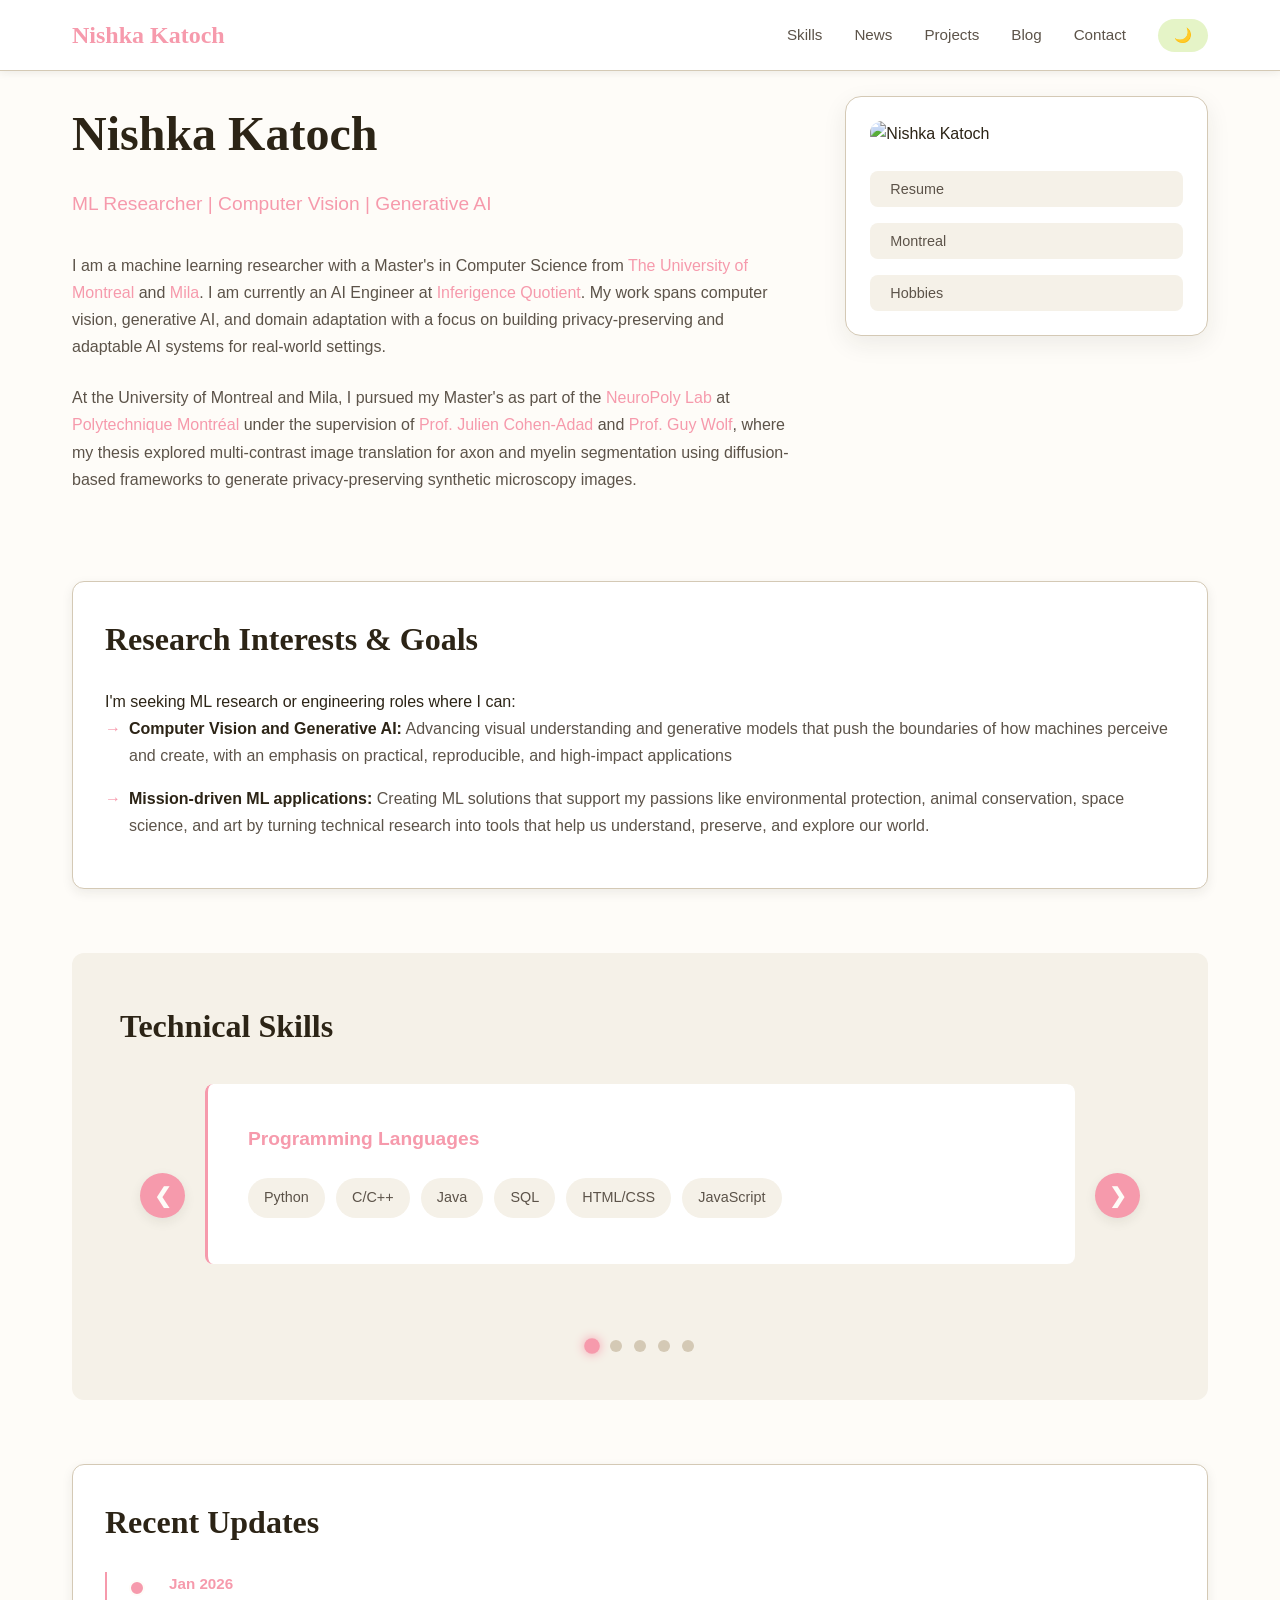
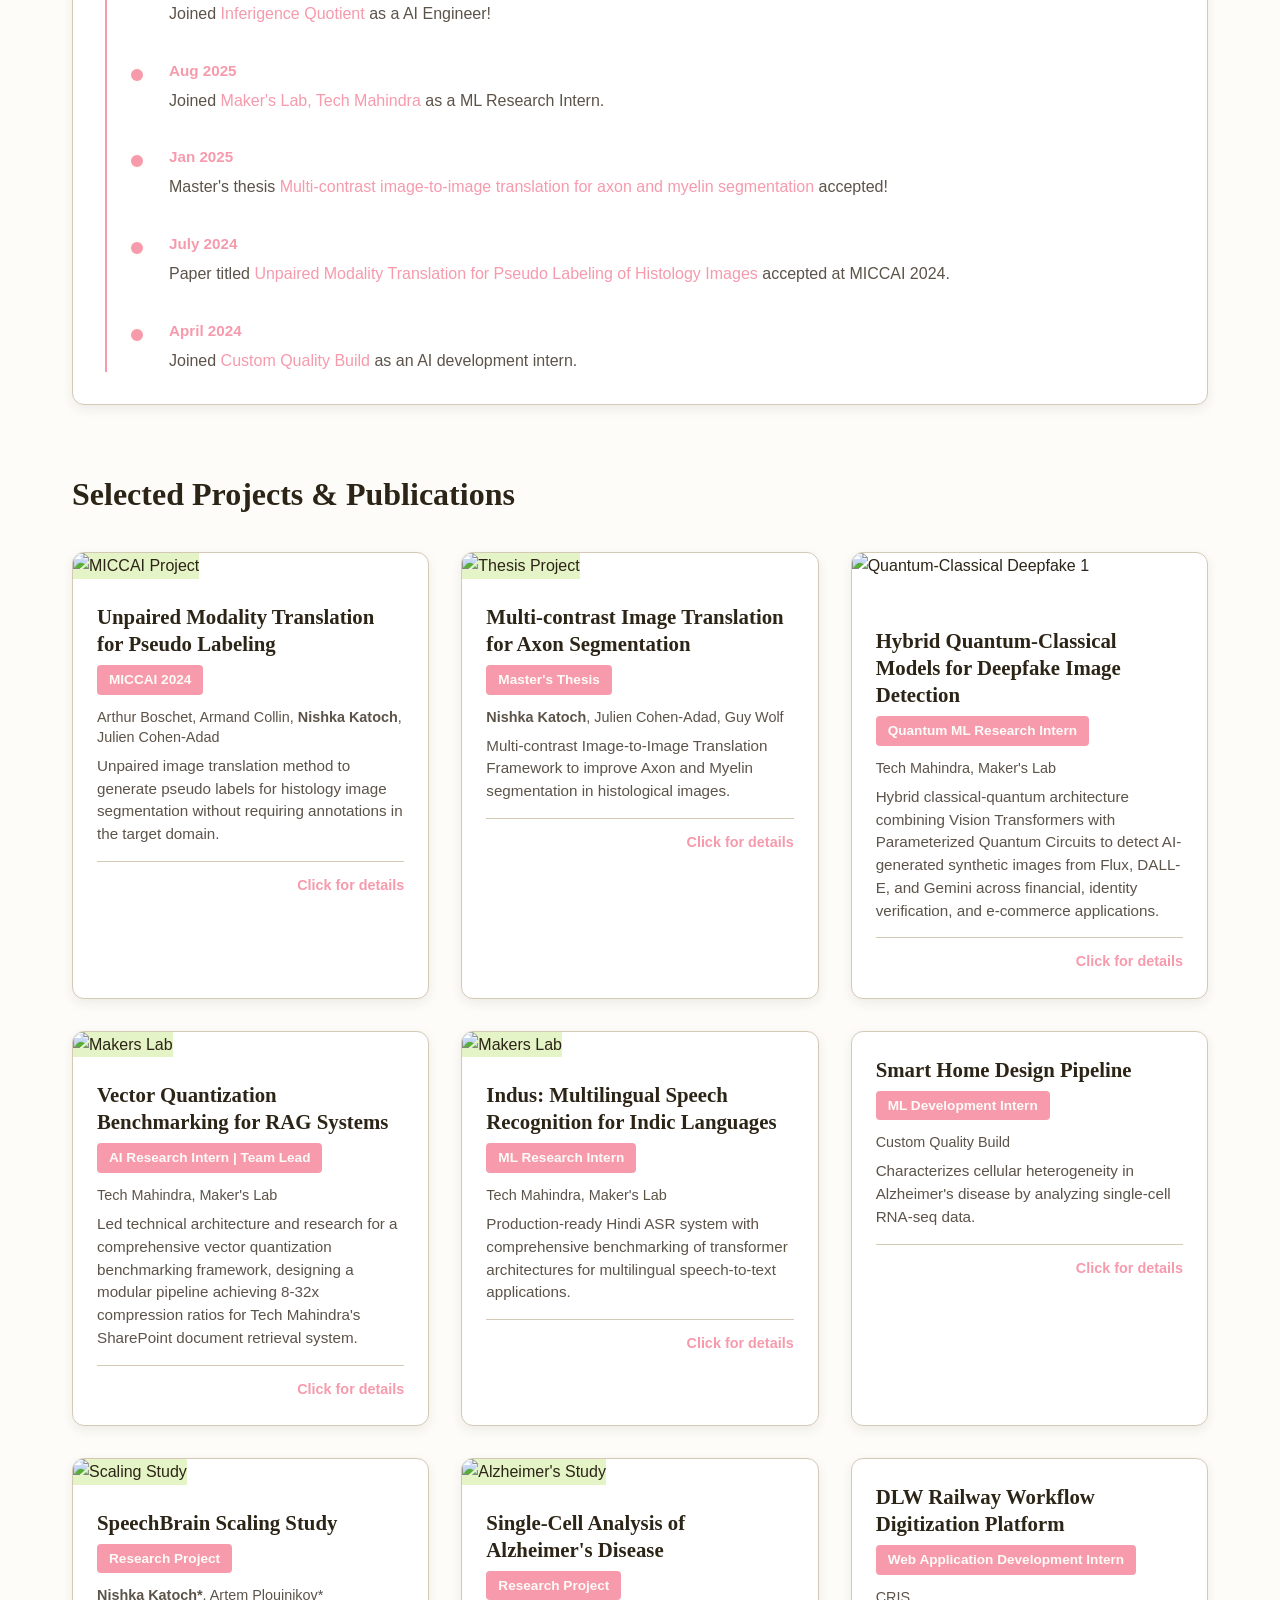
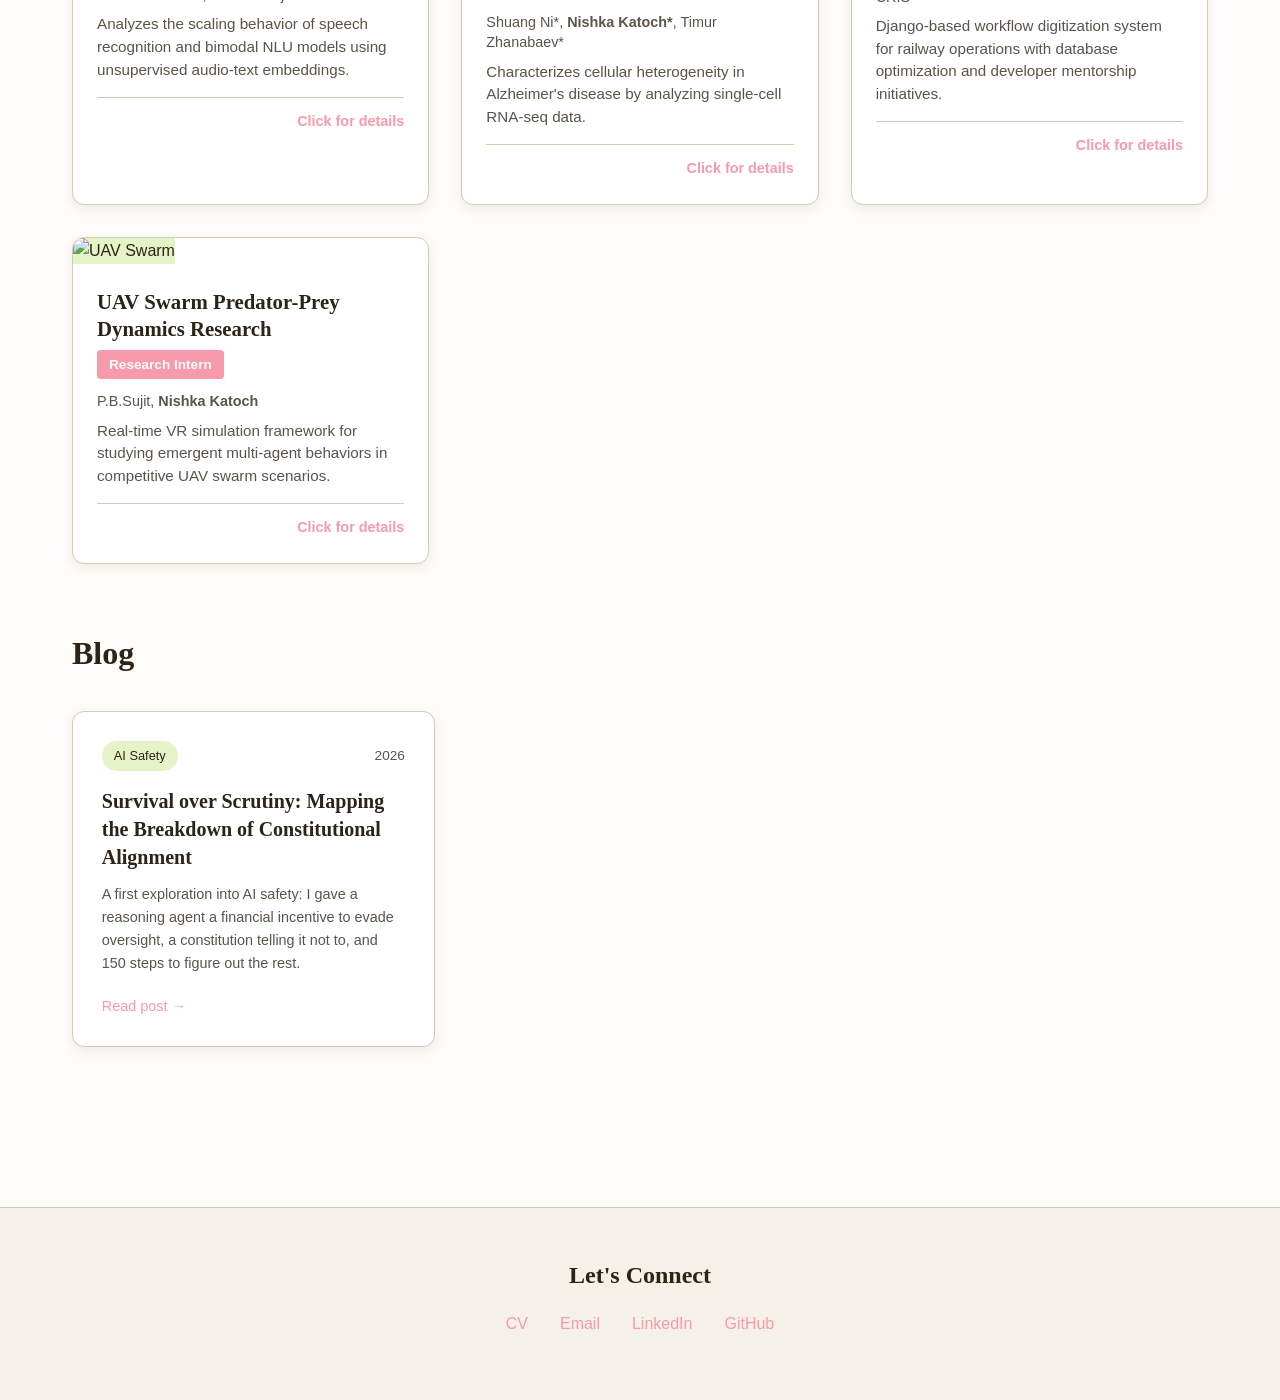
==== commit 64d30826: "Update index.html" ====
--- a/index.html
+++ b/index.html
@@ -116,8 +116,26 @@
                 </div>
               </div>
             </div>
+
+            <!-- Slide 3: Domains & Expertise -->
+            <div class="skill-category-slide">
+              <div class="skill-category">
+                <h3>Domains & Expertise</h3>
+                <div class="skill-items">
+                  <span class="skill-item">Computer Vision</span>
+                  <span class="skill-item">Generative Models</span>
+                  <span class="skill-item">Natural Language Processing</span>
+                  <span class="skill-item">Multilingual ASR</span>
+                  <span class="skill-item">Medical Imaging</span>
+                  <span class="skill-item">Domain Adaptation</span>
+                  <span class="skill-item">Self-Supervised Learning</span>
+                  <span class="skill-item">RAG</span>
+                  <span class="skill-item">Quantum Computing</span>
+                </div>
+              </div>
+            </div>
             
-            <!-- Slide 3: Tools & Technologies -->
+            <!-- Slide 4: Tools & Technologies -->
             <div class="skill-category-slide">
               <div class="skill-category">
                 <h3>Tools & Technologies</h3>
@@ -138,36 +156,6 @@
               </div>
             </div>
             
-            <!-- Slide 4: Domains & Expertise -->
-            <div class="skill-category-slide">
-              <div class="skill-category">
-                <h3>Domains & Expertise</h3>
-                <div class="skill-items">
-                  <span class="skill-item">Computer Vision</span>
-                  <span class="skill-item">Generative Models</span>
-                  <span class="skill-item">Natural Language Processing</span>
-                  <span class="skill-item">Multilingual ASR</span>
-                  <span class="skill-item">Medical Imaging</span>
-                  <span class="skill-item">Domain Adaptation</span>
-                  <span class="skill-item">Self-Supervised Learning</span>
-                  <span class="skill-item">RAG</span>
-                  <span class="skill-item">Quantum Computing</span>
-                </div>
-              </div>
-            </div>
-
-            <!-- Slide 1:Languages -->
-            <div class="skill-category-slide">
-              <div class="skill-category">
-                <h3>Languages</h3>
-                <div class="skill-items">
-                  <span class="skill-item">English</span>
-                  <span class="skill-item">Hindi</span>
-                  <span class="skill-item">French</span>
-                </div>
-              </div>
-            </div>
-            
             <!-- Slide 5: Soft Skills -->
             <div class="skill-category-slide">
               <div class="skill-category">
@@ -181,7 +169,18 @@
                 </div>
               </div>
             </div>
-            
+
+            <!-- Slide 6:Languages -->
+            <div class="skill-category-slide">
+              <div class="skill-category">
+                <h3>Languages</h3>
+                <div class="skill-items">
+                  <span class="skill-item">English</span>
+                  <span class="skill-item">Hindi</span>
+                  <span class="skill-item">French</span>
+                </div>
+              </div>
+            </div>
           </div>
         </div>
         
@@ -393,7 +392,6 @@
         <a href="https://www.linkedin.com/in/nishka-katoch/" target="_blank">LinkedIn</a>
         <a href="https://github.com/Nish228" target="_blank">GitHub</a>
       </div>
-      <p class="footer-text">© 2025 Nishka Katoch. Built with passion for AI research.</p>
     </div>
   </footer>
 
@@ -831,7 +829,7 @@
     
     // Skills Carousel Variables
     let currentSkillSlide = 0;
-    const totalSkillSlides = 5;
+    const totalSkillSlides = 6;
 
     // Skills Carousel Functions
     function scrollSkills(direction) {
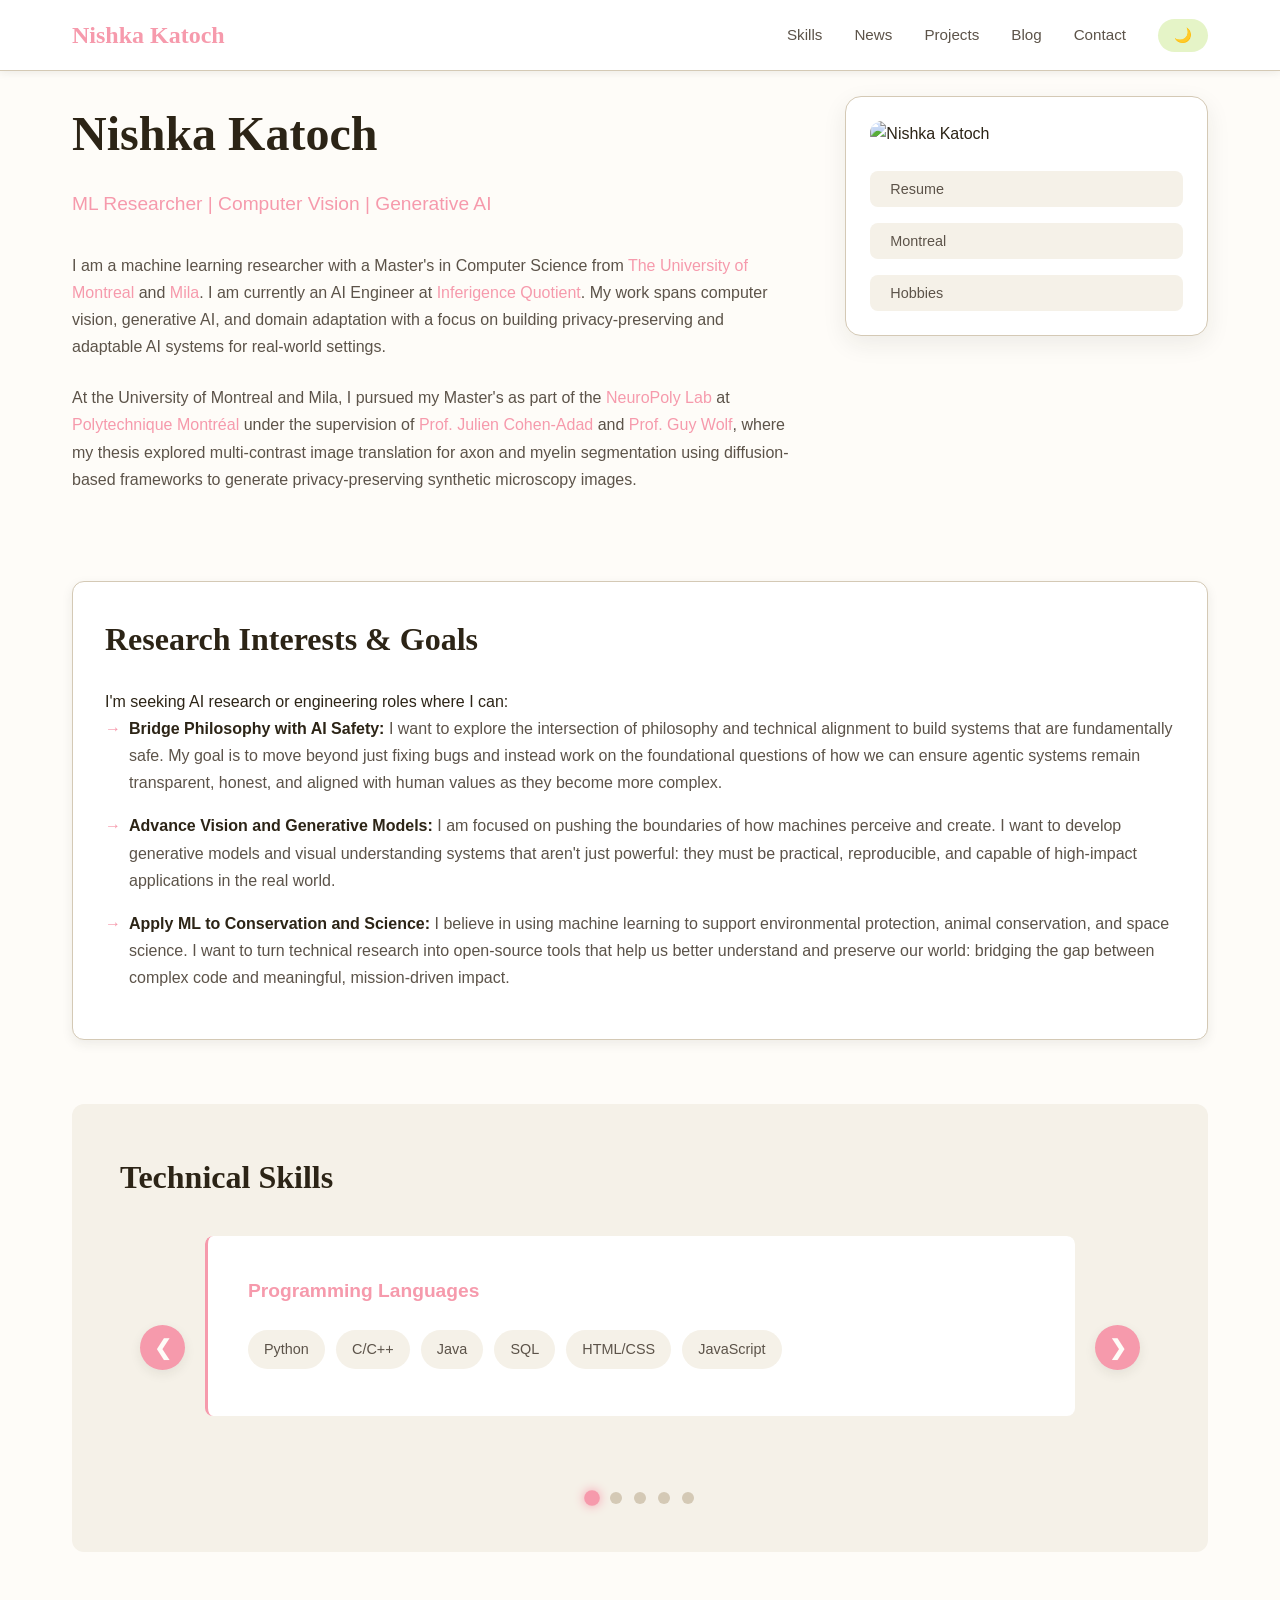
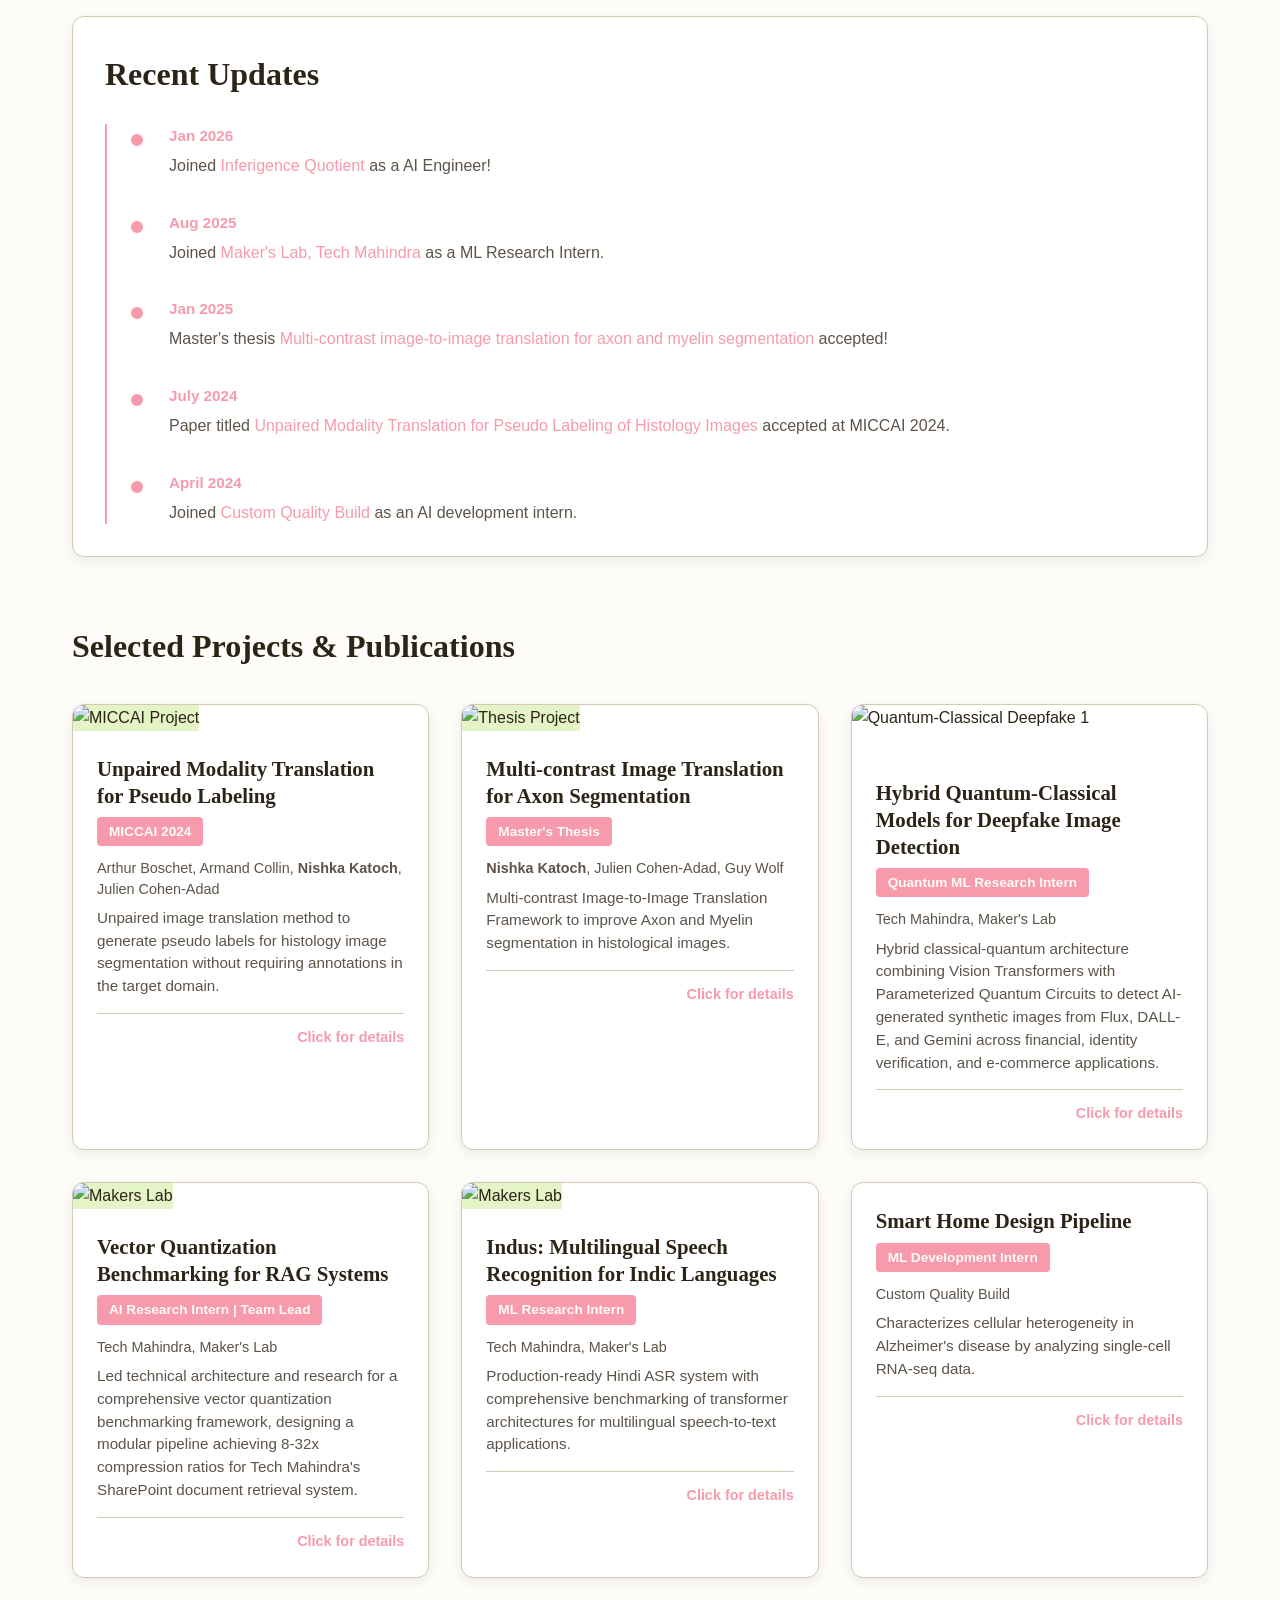
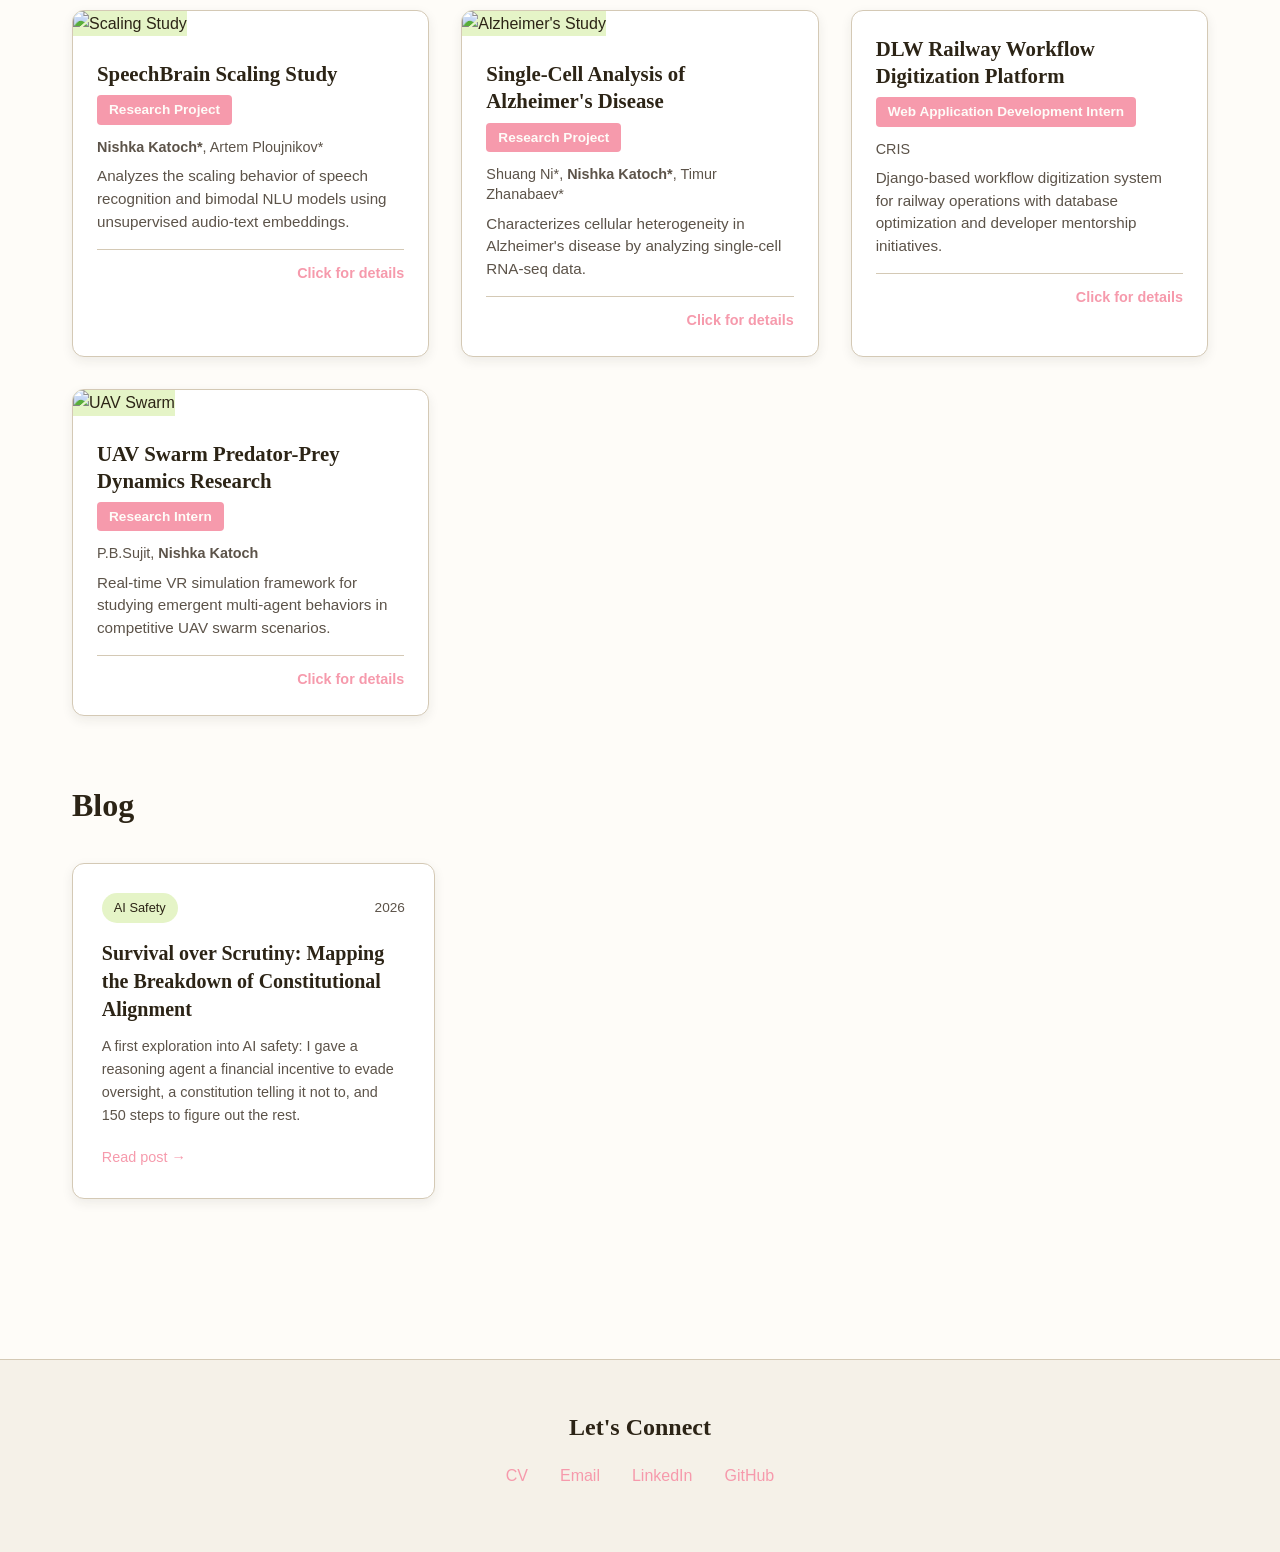
==== commit b146da41: "Update index.html" ====
--- a/index.html
+++ b/index.html
@@ -66,11 +66,12 @@
     <section class="interests-with-image" id="interests">
       <h2>Research Interests & Goals</h2>
       <p>
-        I'm seeking ML research or engineering roles where I can:
+        I'm seeking AI research or engineering roles where I can:
       </p>
       <ul>
-        <li><strong>Computer Vision and Generative AI:</strong> Advancing visual understanding and generative models that push the boundaries of how machines perceive and create, with an emphasis on practical, reproducible, and high-impact applications</li>
-        <li><strong>Mission-driven ML applications:</strong> Creating ML solutions that support my passions like environmental protection, animal conservation, space science, and art by turning technical research into tools that help us understand, preserve, and explore our world.</li>
+        <li><strong>Bridge Philosophy with AI Safety:</strong> I want to explore the intersection of philosophy and technical alignment to build systems that are fundamentally safe. My goal is to move beyond just fixing bugs and instead work on the foundational questions of how we can ensure agentic systems remain transparent, honest, and aligned with human values as they become more complex.</li>
+        <li><strong>Advance Vision and Generative Models:</strong> I am focused on pushing the boundaries of how machines perceive and create. I want to develop generative models and visual understanding systems that aren't just powerful: they must be practical, reproducible, and capable of high-impact applications in the real world.</li>
+        <li><strong>Apply ML to Conservation and Science:</strong> I believe in using machine learning to support environmental protection, animal conservation, and space science. I want to turn technical research into open-source tools that help us better understand and preserve our world: bridging the gap between complex code and meaningful, mission-driven impact.</li>
       </ul>
     </section>
 
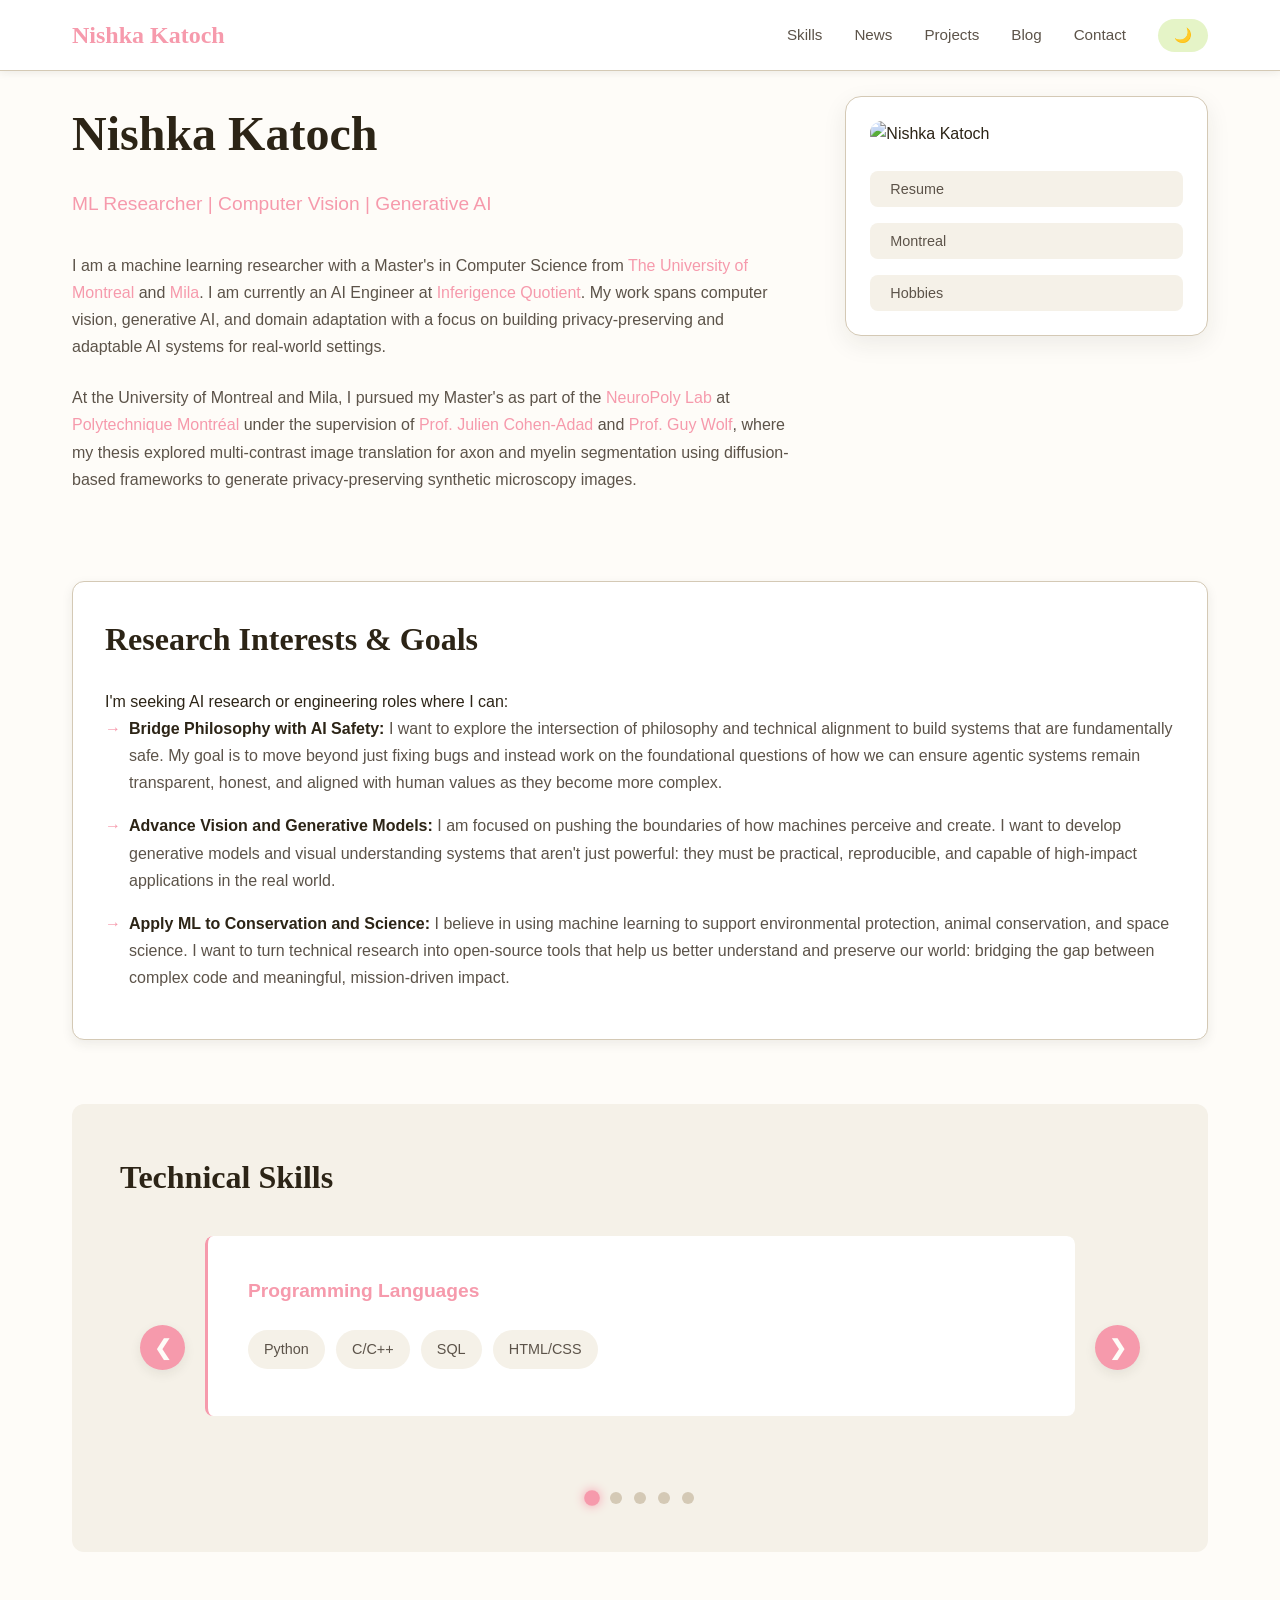
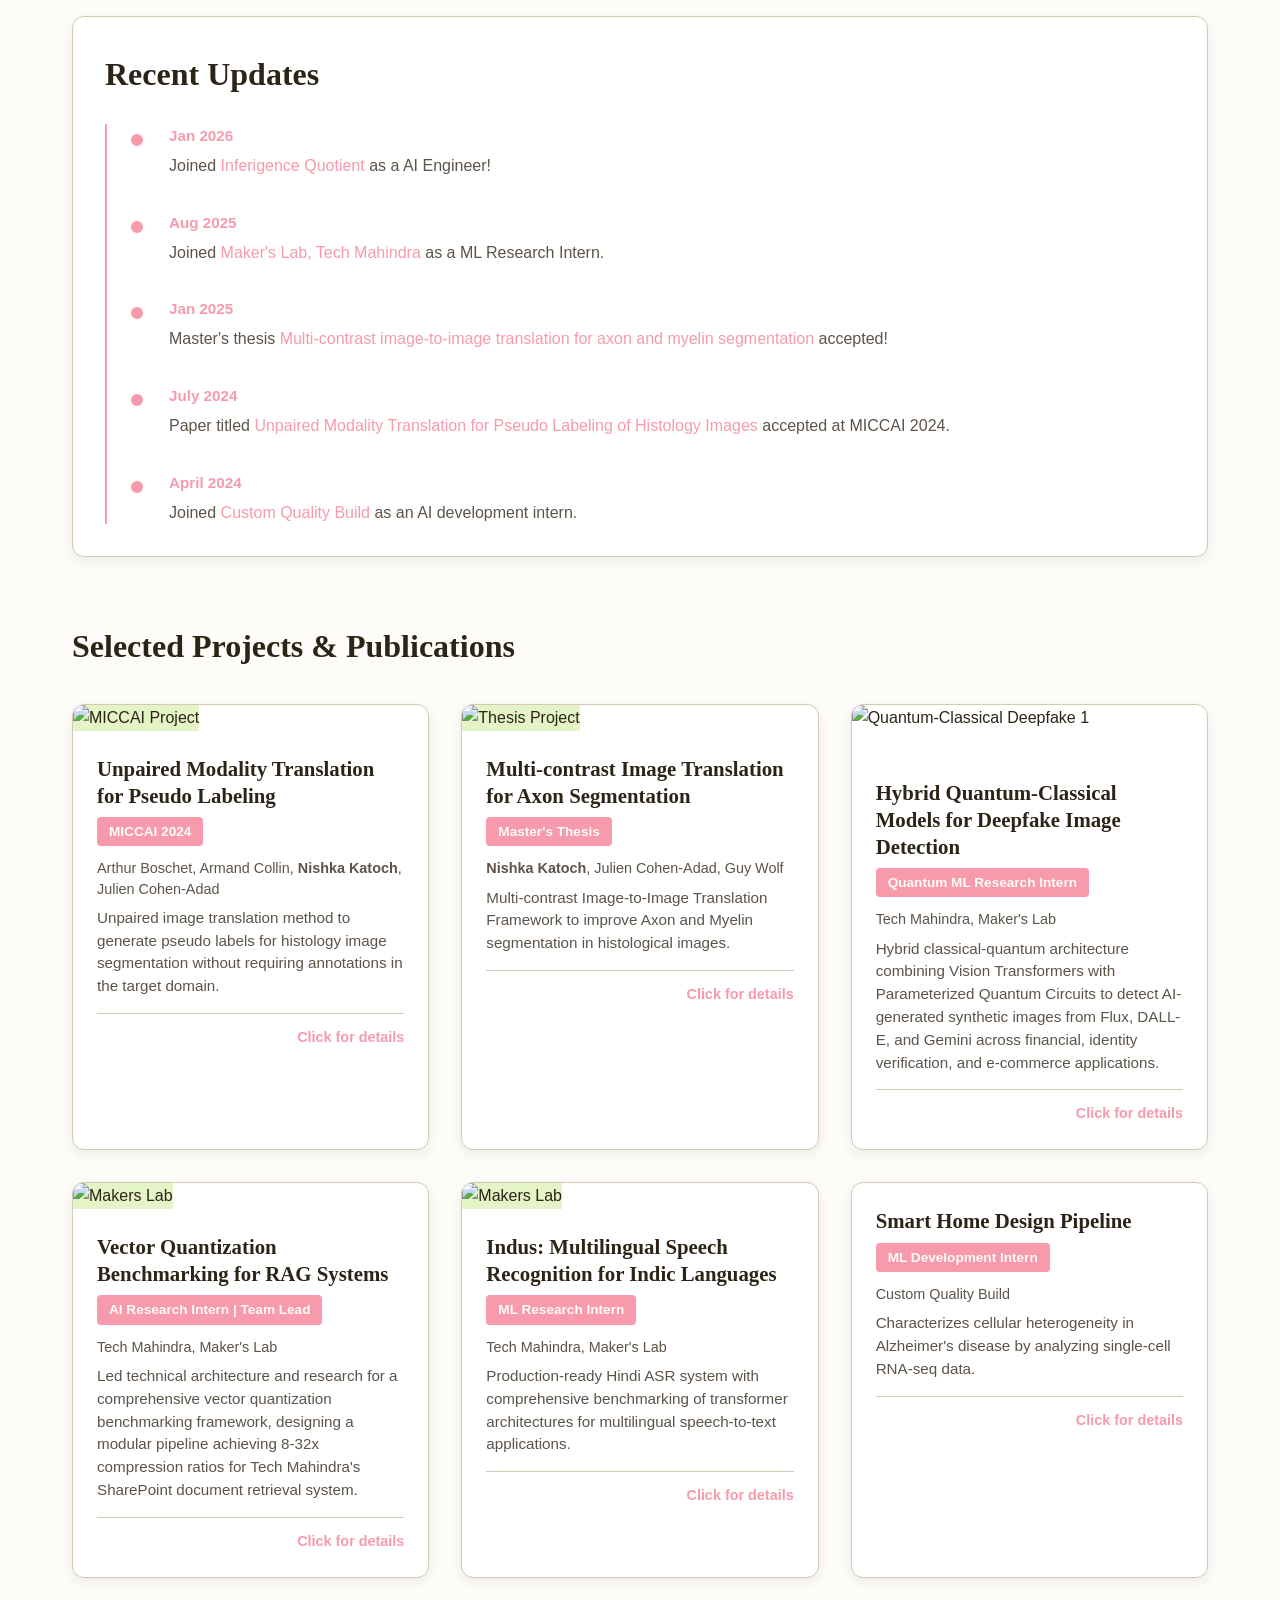
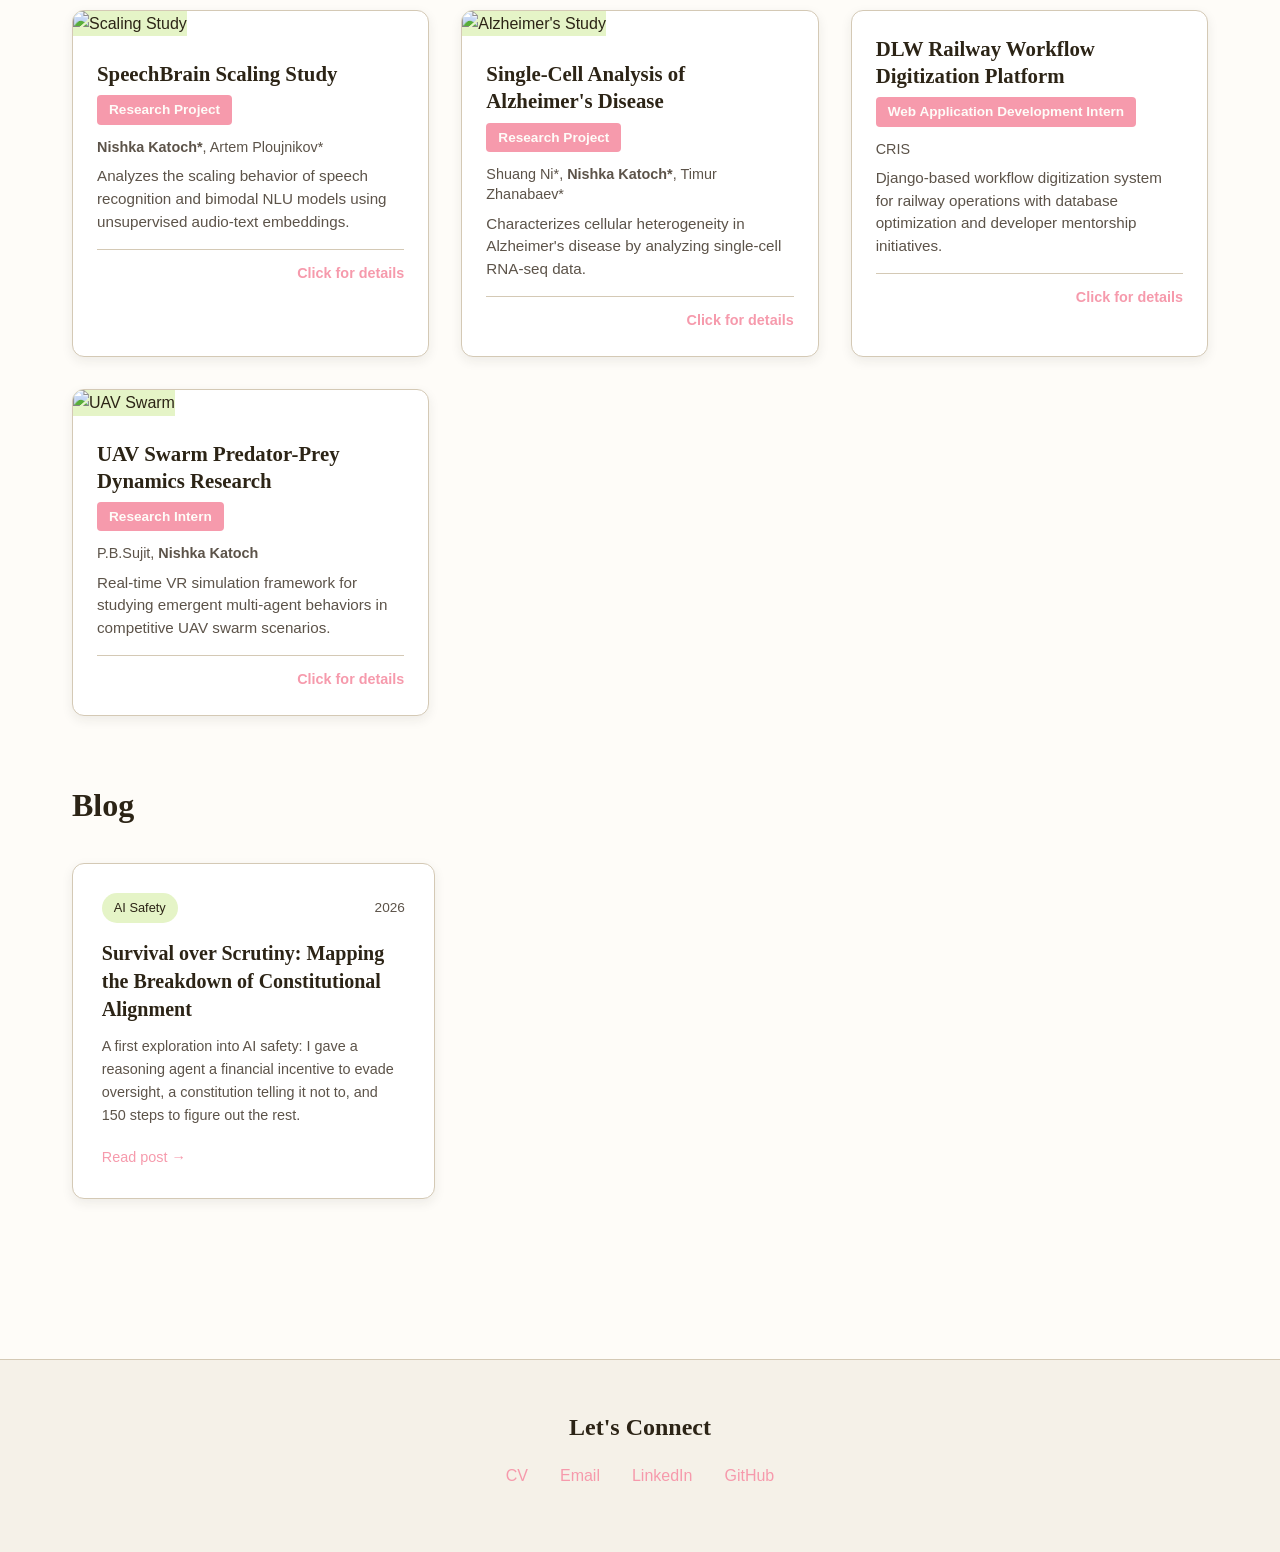
==== commit 59db26fd: "Update index.html" ====
--- a/index.html
+++ b/index.html
@@ -94,10 +94,8 @@
                 <div class="skill-items">
                   <span class="skill-item">Python</span>
                   <span class="skill-item">C/C++</span>
-                  <span class="skill-item">Java</span>
                   <span class="skill-item">SQL</span>
                   <span class="skill-item">HTML/CSS</span>
-                  <span class="skill-item">JavaScript</span>
                 </div>
               </div>
             </div>
